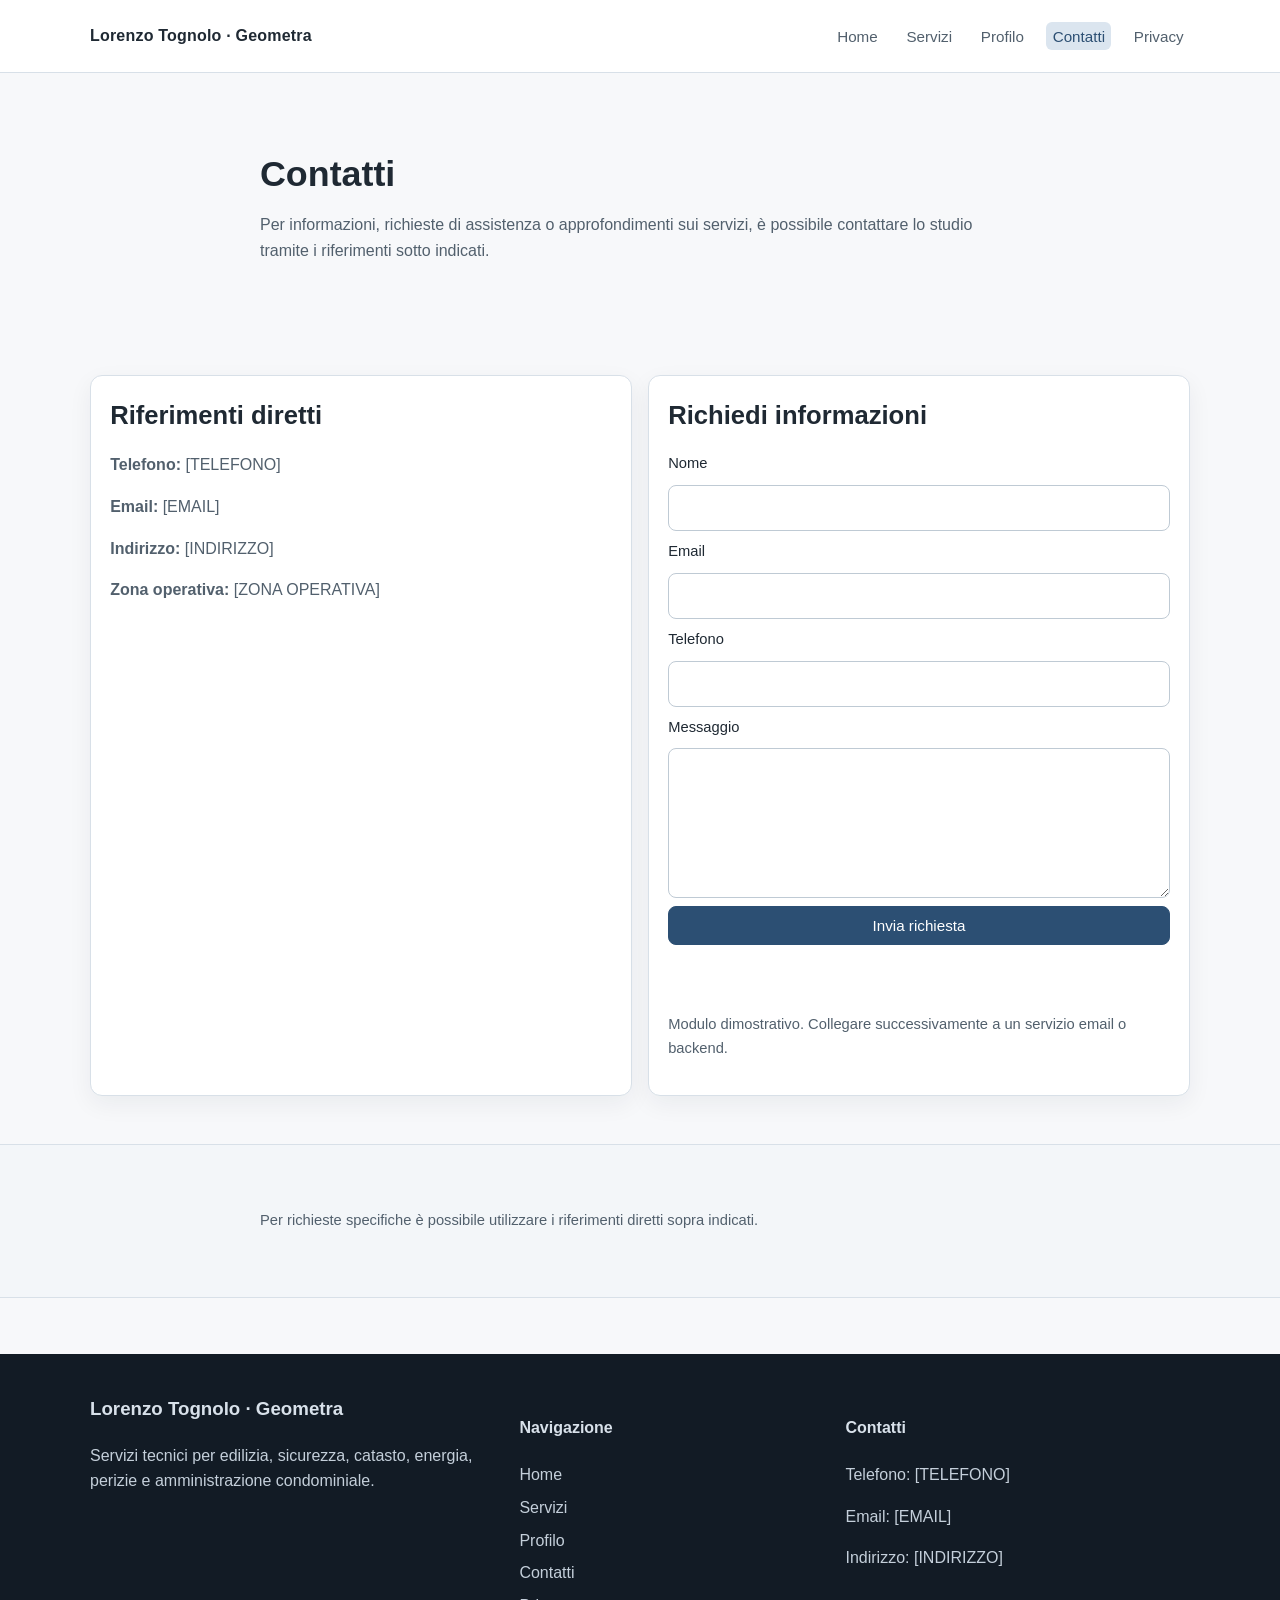
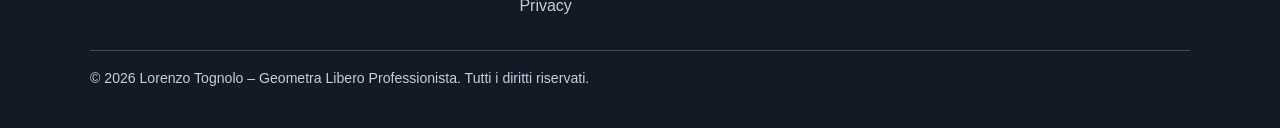
==== contatti.html @ 1d51ce65 "Initial website import" ====
<!DOCTYPE html>
<html lang="it">
<head>
  <meta charset="UTF-8">
  <meta name="viewport" content="width=device-width, initial-scale=1.0">
  <title>Contatti | Lorenzo Tognolo – Geometra</title>
  <meta name="description" content="Contatta lo studio tecnico di Lorenzo Tognolo per informazioni su pratiche edilizie, sicurezza, catasto, APE, perizie e gestione condominiale.">
  <link rel="stylesheet" href="style.css">
</head>
<body>
  <header class="site-header">
    <div class="container header-wrap">
      <a class="logo" href="index.html">Lorenzo Tognolo · Geometra</a>
      <button class="menu-toggle" aria-expanded="false" aria-controls="main-nav" aria-label="Apri menu">☰</button>
      <nav id="main-nav" class="site-nav" aria-label="Menu principale">
        <ul>
          <li><a href="index.html">Home</a></li>
          <li><a href="servizi.html">Servizi</a></li>
          <li><a href="profilo.html">Profilo</a></li>
          <li><a class="active" href="contatti.html">Contatti</a></li>
          <li><a href="privacy.html">Privacy</a></li>
        </ul>
      </nav>
    </div>
  </header>

  <main>
    <section class="page-hero">
      <div class="container narrow">
        <h1>Contatti</h1>
        <p>Per informazioni, richieste di assistenza o approfondimenti sui servizi, è possibile contattare lo studio tramite i riferimenti sotto indicati.</p>
      </div>
    </section>

    <section class="section">
      <div class="container contact-grid">
        <article class="card">
          <h2>Riferimenti diretti</h2>
          <p><strong>Telefono:</strong> [TELEFONO]</p>
          <p><strong>Email:</strong> [EMAIL]</p>
          <p><strong>Indirizzo:</strong> [INDIRIZZO]</p>
          <p><strong>Zona operativa:</strong> [ZONA OPERATIVA]</p>
        </article>

        <article class="card">
          <h2>Richiedi informazioni</h2>
          <form id="contact-form" class="contact-form" novalidate>
            <label for="nome">Nome</label>
            <input type="text" id="nome" name="nome" required>

            <label for="email">Email</label>
            <input type="email" id="email" name="email" required>

            <label for="telefono">Telefono</label>
            <input type="tel" id="telefono" name="telefono" required>

            <label for="messaggio">Messaggio</label>
            <textarea id="messaggio" name="messaggio" rows="5" required></textarea>

            <button type="submit" class="btn">Invia richiesta</button>
            <p id="form-feedback" class="form-feedback" aria-live="polite"></p>
          </form>
          <p class="note">Modulo dimostrativo. Collegare successivamente a un servizio email o backend.</p>
        </article>
      </div>
    </section>

    <section class="section cta-section">
      <div class="container narrow">
        <p class="cta-inline">Per richieste specifiche è possibile utilizzare i riferimenti diretti sopra indicati.</p>
      </div>
    </section>
  </main>

  <footer class="site-footer">
    <div class="container footer-grid">
      <div>
        <h3>Lorenzo Tognolo · Geometra</h3>
        <p>Servizi tecnici per edilizia, sicurezza, catasto, energia, perizie e amministrazione condominiale.</p>
      </div>
      <div>
        <h4>Navigazione</h4>
        <ul>
          <li><a href="index.html">Home</a></li>
          <li><a href="servizi.html">Servizi</a></li>
          <li><a href="profilo.html">Profilo</a></li>
          <li><a href="contatti.html">Contatti</a></li>
          <li><a href="privacy.html">Privacy</a></li>
        </ul>
      </div>
      <div>
        <h4>Contatti</h4>
        <p>Telefono: [TELEFONO]</p>
        <p>Email: [EMAIL]</p>
        <p>Indirizzo: [INDIRIZZO]</p>
      </div>
    </div>
    <div class="container footer-bottom">
      <p>© <span id="current-year"></span> Lorenzo Tognolo – Geometra Libero Professionista. Tutti i diritti riservati.</p>
    </div>
  </footer>

  <script src="script.js"></script>
</body>
</html>
---- style.css ----
:root {
  --bg: #f7f8fa;
  --surface: #ffffff;
  --surface-muted: #f0f3f6;
  --text: #1f2933;
  --text-soft: #52606d;
  --accent: #2c4f73;
  --accent-soft: #dbe5ef;
  --border: #d8e0e8;
  --shadow: 0 8px 24px rgba(20, 35, 50, 0.06);
}

* {
  box-sizing: border-box;
}

body {
  margin: 0;
  font-family: "Segoe UI", "Helvetica Neue", Arial, sans-serif;
  color: var(--text);
  background: var(--bg);
  line-height: 1.6;
}

img {
  max-width: 100%;
}

.container {
  width: min(1100px, 92%);
  margin: 0 auto;
}

.narrow {
  width: min(760px, 92%);
}

.site-header {
  position: sticky;
  top: 0;
  z-index: 20;
  background: rgba(255, 255, 255, 0.96);
  border-bottom: 1px solid var(--border);
  backdrop-filter: blur(8px);
}

.header-wrap {
  display: flex;
  align-items: center;
  justify-content: space-between;
  gap: 1rem;
  min-height: 72px;
}

.logo {
  text-decoration: none;
  color: var(--text);
  font-weight: 600;
  letter-spacing: 0.2px;
}

.site-nav ul {
  display: flex;
  align-items: center;
  gap: 1rem;
  list-style: none;
  margin: 0;
  padding: 0;
}

.site-nav a {
  text-decoration: none;
  color: var(--text-soft);
  font-size: 0.95rem;
  padding: 0.35rem 0.4rem;
  border-radius: 6px;
  transition: color 0.2s ease, background-color 0.2s ease;
}

.site-nav a:hover,
.site-nav a:focus-visible,
.site-nav a.active {
  color: var(--accent);
  background: var(--accent-soft);
}

.menu-toggle {
  display: none;
  border: 1px solid var(--border);
  background: #fff;
  color: var(--text);
  padding: 0.35rem 0.55rem;
  border-radius: 6px;
  font-size: 1.15rem;
  cursor: pointer;
}

main {
  padding-bottom: 3.5rem;
}

.hero,
.page-hero {
  padding: 5rem 0 3rem;
}

.hero h1,
.page-hero h1 {
  font-size: clamp(1.7rem, 2.8vw, 2.5rem);
  line-height: 1.2;
  margin: 0 0 1rem;
}

.hero-subtitle {
  font-size: 1.1rem;
  color: var(--text-soft);
  margin: 0 0 1rem;
}

.section {
  padding: 3rem 0;
}

.section-muted {
  background: var(--surface-muted);
}

h2 {
  font-size: clamp(1.3rem, 2vw, 1.75rem);
  margin-top: 0;
  margin-bottom: 1rem;
}

h3 {
  margin-top: 0;
}

p {
  margin: 0 0 1rem;
  color: var(--text-soft);
}

.actions {
  display: flex;
  flex-wrap: wrap;
  gap: 0.8rem;
  margin-top: 1.6rem;
}

.btn {
  display: inline-block;
  text-decoration: none;
  border: 1px solid var(--accent);
  background: var(--accent);
  color: #fff;
  padding: 0.62rem 1rem;
  border-radius: 8px;
  font-size: 0.95rem;
  font-weight: 500;
  transition: background-color 0.2s ease, color 0.2s ease, transform 0.2s ease;
  cursor: pointer;
}

.btn:hover,
.btn:focus-visible {
  background: #203d5a;
  transform: translateY(-1px);
}

.btn-outline {
  background: transparent;
  color: var(--accent);
}

.btn-outline:hover,
.btn-outline:focus-visible {
  background: var(--accent-soft);
  color: var(--accent);
}

.cards-grid {
  margin-top: 1.4rem;
  display: grid;
  grid-template-columns: repeat(3, minmax(0, 1fr));
  gap: 1rem;
}

.card,
.service-item {
  background: var(--surface);
  border: 1px solid var(--border);
  border-radius: 12px;
  padding: 1.2rem;
  box-shadow: var(--shadow);
}

.service-list {
  display: grid;
  gap: 1rem;
}

.service-item h2 {
  margin-bottom: 0.7rem;
}

.service-item ul {
  margin: 0 0 0.8rem;
  padding-left: 1.1rem;
  color: var(--text-soft);
}

.values-list {
  margin: 0;
  padding-left: 1.1rem;
}

.values-list li {
  margin-bottom: 0.4rem;
  color: var(--text-soft);
}

.contact-grid {
  display: grid;
  grid-template-columns: 1fr 1fr;
  gap: 1rem;
}

.contact-form {
  display: grid;
  gap: 0.55rem;
}

label {
  font-size: 0.92rem;
  color: var(--text);
  font-weight: 500;
}

input,
textarea {
  width: 100%;
  border: 1px solid #bfcad4;
  border-radius: 8px;
  padding: 0.6rem 0.7rem;
  font: inherit;
  color: var(--text);
  background: #fff;
}

input:focus,
textarea:focus {
  outline: 2px solid #9eb9d3;
  border-color: #8ea9c5;
}

.form-feedback {
  margin-top: 0.4rem;
  font-size: 0.9rem;
  min-height: 1.3rem;
}

.note,
.cta-inline {
  margin-top: 1rem;
  font-size: 0.92rem;
}

.cta-section {
  border-top: 1px solid var(--border);
  border-bottom: 1px solid var(--border);
  background: #f3f6f9;
}

.cta-wrap {
  display: flex;
  align-items: center;
  justify-content: space-between;
  gap: 1rem;
}

.privacy-content h2 {
  margin-top: 1.7rem;
}

.site-footer {
  background: #121b25;
  color: #d8e1ea;
  padding-top: 2.5rem;
}

.site-footer p,
.site-footer li,
.site-footer a {
  color: #c4cfda;
}

.footer-grid {
  display: grid;
  grid-template-columns: 1.2fr 0.9fr 1fr;
  gap: 1rem;
  padding-bottom: 1.5rem;
}

.footer-grid ul {
  list-style: none;
  padding: 0;
  margin: 0;
}

.footer-grid li {
  margin-bottom: 0.45rem;
}

.footer-grid a {
  text-decoration: none;
}

.footer-grid a:hover {
  text-decoration: underline;
}

.footer-bottom {
  border-top: 1px solid rgba(196, 207, 218, 0.25);
  padding: 1rem 0 1.4rem;
  font-size: 0.88rem;
}

@media (max-width: 900px) {
  .cards-grid {
    grid-template-columns: repeat(2, minmax(0, 1fr));
  }

  .footer-grid {
    grid-template-columns: 1fr 1fr;
  }
}

@media (max-width: 720px) {
  .menu-toggle {
    display: inline-block;
  }

  .site-nav {
    position: absolute;
    left: 0;
    right: 0;
    top: 72px;
    background: #fff;
    border-bottom: 1px solid var(--border);
    display: none;
  }

  .site-nav.open {
    display: block;
  }

  .site-nav ul {
    flex-direction: column;
    align-items: flex-start;
    gap: 0;
    padding: 0.7rem 4%;
  }

  .site-nav li {
    width: 100%;
  }

  .site-nav a {
    display: block;
    padding: 0.65rem 0.35rem;
  }

  .hero,
  .page-hero {
    padding-top: 3.7rem;
  }

  .cards-grid,
  .contact-grid,
  .footer-grid {
    grid-template-columns: 1fr;
  }

  .cta-wrap {
    flex-direction: column;
    align-items: flex-start;
  }
}
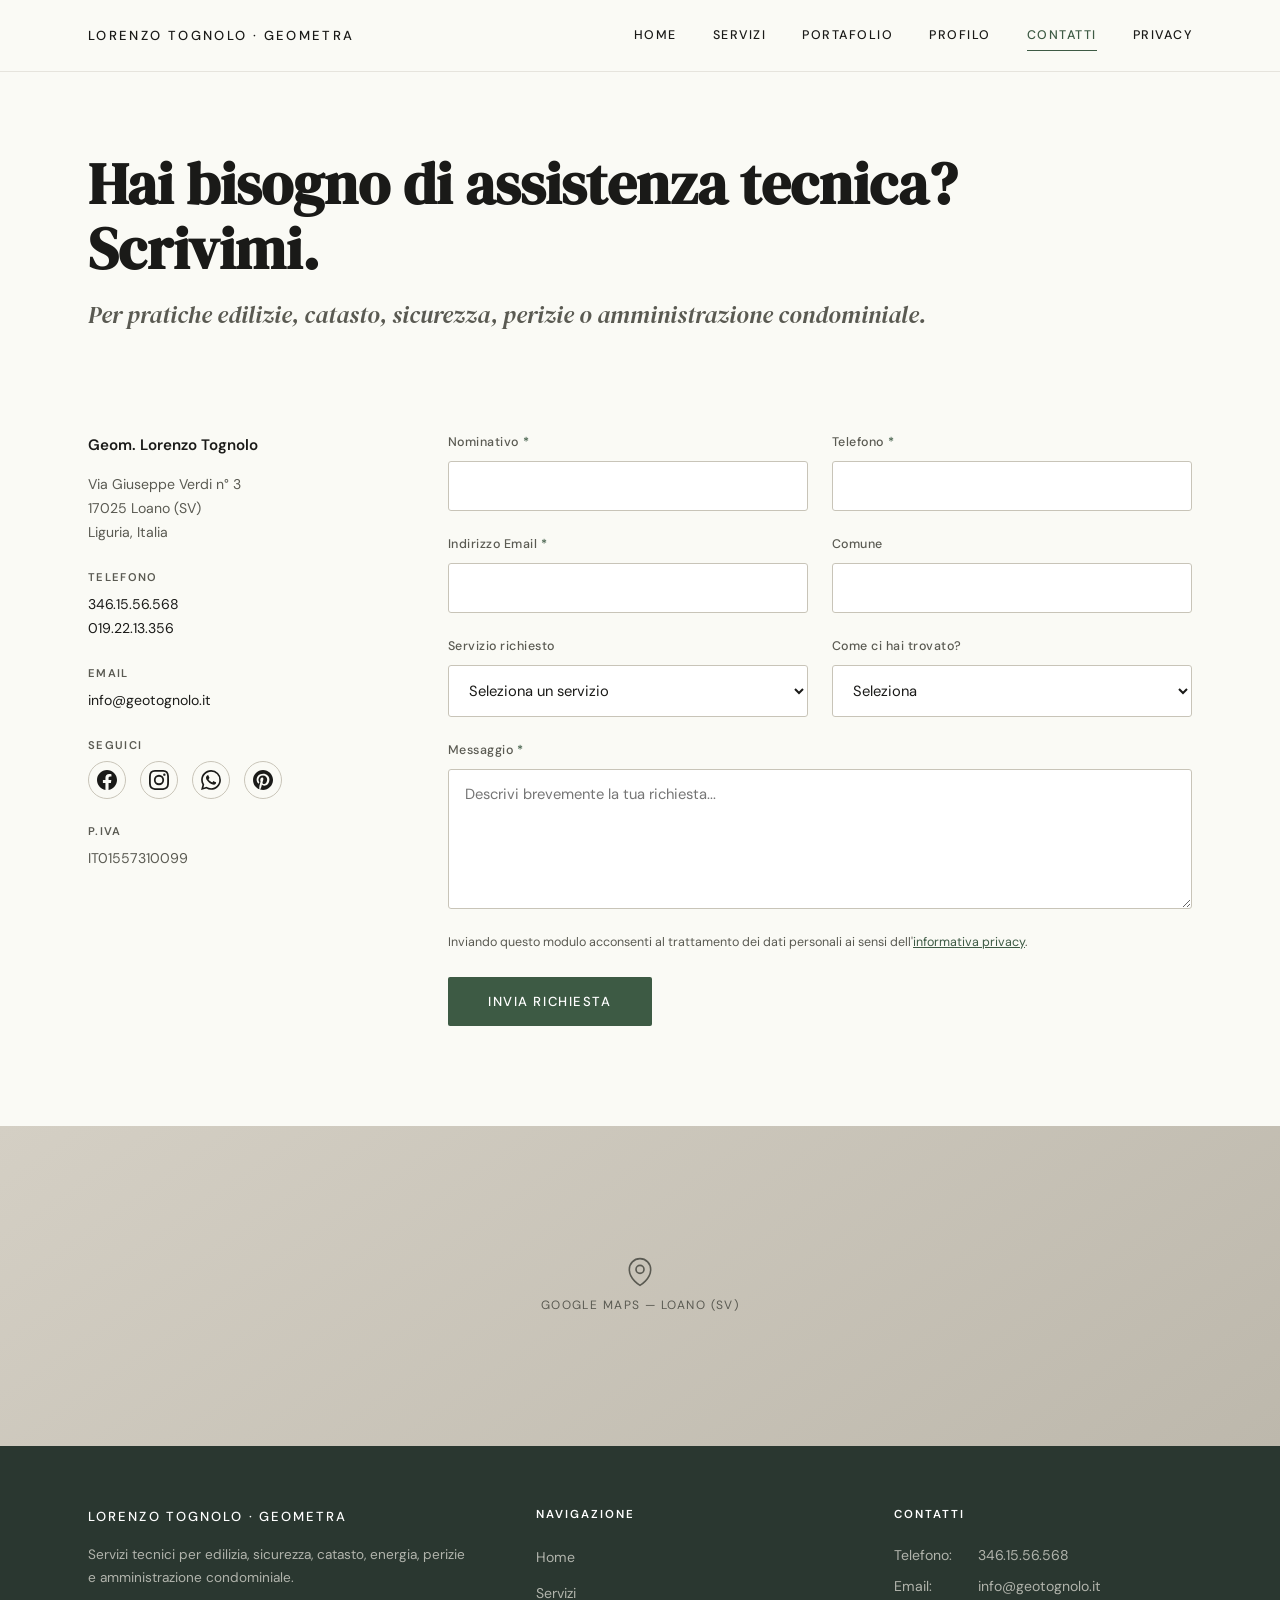
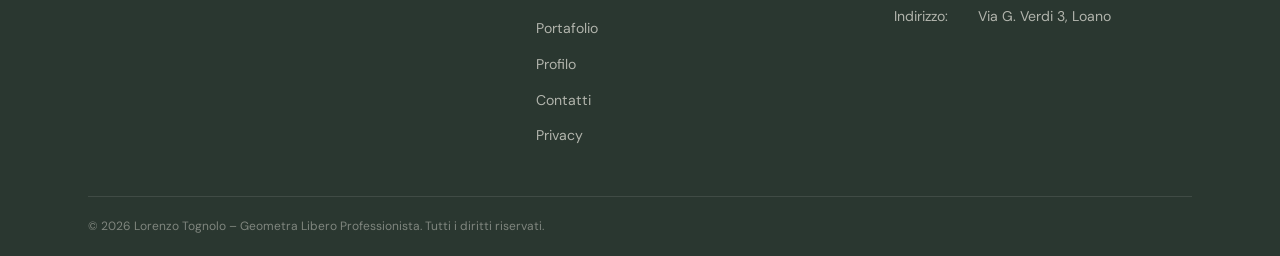
==== commit 13a4e973: "Pagina web geometra" ====
--- a/contatti.html
+++ b/contatti.html
@@ -1,105 +1,84 @@
 <!DOCTYPE html>
 <html lang="it">
 <head>
-  <meta charset="UTF-8">
-  <meta name="viewport" content="width=device-width, initial-scale=1.0">
-  <title>Contatti | Lorenzo Tognolo – Geometra</title>
-  <meta name="description" content="Contatta lo studio tecnico di Lorenzo Tognolo per informazioni su pratiche edilizie, sicurezza, catasto, APE, perizie e gestione condominiale.">
-  <link rel="stylesheet" href="style.css">
+<meta charset="UTF-8">
+<meta name="viewport" content="width=device-width, initial-scale=1.0">
+<title>Contatti – Lorenzo Tognolo, Geometra</title>
+<meta name="description" content="Contatta lo studio tecnico del Geometra Lorenzo Tognolo a Loano per pratiche edilizie, sicurezza, catasto, perizie e amministrazione condominiale.">
+<link rel="preconnect" href="https://fonts.googleapis.com">
+<link rel="preconnect" href="https://fonts.gstatic.com" crossorigin>
+<link href="https://fonts.googleapis.com/css2?family=DM+Serif+Display:ital@0;1&family=DM+Sans:ital,opsz,wght@0,9..40,300..700;1,9..40,300..700&display=swap" rel="stylesheet">
+<link rel="stylesheet" href="style.css">
+<style>
+.contact-section{padding:60px 0 100px}
+.contact-grid{display:grid;grid-template-columns:280px 1fr;gap:80px;align-items:start}
+.contact-info{opacity:0;animation:fadeUp .6s .4s forwards}
+.contact-info-name{font-weight:600;font-size:.95rem;margin-bottom:16px}
+.contact-info-block{margin-bottom:24px}
+.contact-info-block p{font-size:.88rem;color:var(--color-text-secondary);line-height:1.7}
+.contact-info-block a{color:var(--color-text);transition:color .2s}
+.contact-info-block a:hover{color:var(--color-accent)}
+.contact-label{font-size:.7rem;font-weight:600;letter-spacing:.12em;text-transform:uppercase;color:var(--color-text-secondary);margin-bottom:6px;display:block}
+.social-icons{display:flex;gap:14px;margin-top:4px}
+.social-icon{display:flex;align-items:center;justify-content:center;width:38px;height:38px;border-radius:50%;border:1.5px solid var(--color-border);color:var(--color-text-secondary);transition:color .3s,border-color .3s,background .3s}
+.social-icon:hover{color:var(--color-white);background:var(--color-accent);border-color:var(--color-accent)}
+.contact-form{opacity:0;animation:fadeUp .6s .5s forwards}
+.form-row{display:grid;grid-template-columns:1fr 1fr;gap:24px;margin-bottom:24px}
+.form-group{display:flex;flex-direction:column}
+.form-group.full{grid-column:1/-1}
+.form-group label{font-size:.78rem;font-weight:500;color:var(--color-text-secondary);margin-bottom:8px;letter-spacing:.04em}
+.form-group label .required{color:var(--color-accent)}
+.form-group input,.form-group textarea,.form-group select{font-family:var(--font-body);font-size:.92rem;padding:14px 16px;border:1px solid var(--color-border);border-radius:3px;background:var(--color-white);color:var(--color-text);transition:border-color .3s,box-shadow .3s;outline:none}
+.form-group input:focus,.form-group textarea:focus,.form-group select:focus{border-color:var(--color-accent);box-shadow:0 0 0 3px rgba(61,90,68,.08)}
+.form-group textarea{min-height:140px;resize:vertical}
+.form-privacy{font-size:.78rem;color:var(--color-text-secondary);line-height:1.6;margin-bottom:24px}
+.form-privacy a{color:var(--color-accent);text-decoration:underline}
+.map-placeholder{width:100%;height:320px;background:linear-gradient(145deg,#D4CFC4,#BDB8AC);display:flex;align-items:center;justify-content:center;flex-direction:column;gap:8px;color:var(--color-text-secondary);font-size:.75rem;letter-spacing:.12em;text-transform:uppercase}
+@media(max-width:960px){.contact-grid{grid-template-columns:1fr;gap:48px}}
+@media(max-width:600px){.form-row{grid-template-columns:1fr}}
+</style>
 </head>
 <body>
-  <header class="site-header">
-    <div class="container header-wrap">
-      <a class="logo" href="index.html">Lorenzo Tognolo · Geometra</a>
-      <button class="menu-toggle" aria-expanded="false" aria-controls="main-nav" aria-label="Apri menu">☰</button>
-      <nav id="main-nav" class="site-nav" aria-label="Menu principale">
-        <ul>
-          <li><a href="index.html">Home</a></li>
-          <li><a href="servizi.html">Servizi</a></li>
-          <li><a href="profilo.html">Profilo</a></li>
-          <li><a class="active" href="contatti.html">Contatti</a></li>
-          <li><a href="privacy.html">Privacy</a></li>
-        </ul>
-      </nav>
-    </div>
-  </header>
 
-  <main>
-    <section class="page-hero">
-      <div class="container narrow">
-        <h1>Contatti</h1>
-        <p>Per informazioni, richieste di assistenza o approfondimenti sui servizi, è possibile contattare lo studio tramite i riferimenti sotto indicati.</p>
-      </div>
-    </section>
+<header class="site-header" id="header"><div class="header-inner"><a href="index.html" class="site-logo">Lorenzo Tognolo · Geometra</a><nav class="nav-desktop"><a href="index.html">Home</a><a href="servizi.html">Servizi</a><a href="portafolio.html">Portafolio</a><a href="profilo.html">Profilo</a><a href="contatti.html" class="active">Contatti</a><a href="privacy.html">Privacy</a></nav><button class="nav-toggle" id="navToggle" aria-label="Menu"><span></span><span></span><span></span></button></div></header>
+<nav class="nav-mobile" id="navMobile"><a href="index.html">Home</a><a href="servizi.html">Servizi</a><a href="portafolio.html">Portafolio</a><a href="profilo.html">Profilo</a><a href="contatti.html">Contatti</a><a href="privacy.html">Privacy</a></nav>
 
-    <section class="section">
-      <div class="container contact-grid">
-        <article class="card">
-          <h2>Riferimenti diretti</h2>
-          <p><strong>Telefono:</strong> [TELEFONO]</p>
-          <p><strong>Email:</strong> [EMAIL]</p>
-          <p><strong>Indirizzo:</strong> [INDIRIZZO]</p>
-          <p><strong>Zona operativa:</strong> [ZONA OPERATIVA]</p>
-        </article>
+<section class="page-hero"><div class="container">
+  <h1 class="page-hero-title">Hai bisogno di assistenza tecnica? Scrivimi.</h1>
+  <p class="page-hero-subtitle">Per pratiche edilizie, catasto, sicurezza, perizie o amministrazione condominiale.</p>
+</div></section>
 
-        <article class="card">
-          <h2>Richiedi informazioni</h2>
-          <form id="contact-form" class="contact-form" novalidate>
-            <label for="nome">Nome</label>
-            <input type="text" id="nome" name="nome" required>
-
-            <label for="email">Email</label>
-            <input type="email" id="email" name="email" required>
-
-            <label for="telefono">Telefono</label>
-            <input type="tel" id="telefono" name="telefono" required>
-
-            <label for="messaggio">Messaggio</label>
-            <textarea id="messaggio" name="messaggio" rows="5" required></textarea>
-
-            <button type="submit" class="btn">Invia richiesta</button>
-            <p id="form-feedback" class="form-feedback" aria-live="polite"></p>
-          </form>
-          <p class="note">Modulo dimostrativo. Collegare successivamente a un servizio email o backend.</p>
-        </article>
-      </div>
-    </section>
-
-    <section class="section cta-section">
-      <div class="container narrow">
-        <p class="cta-inline">Per richieste specifiche è possibile utilizzare i riferimenti diretti sopra indicati.</p>
-      </div>
-    </section>
-  </main>
-
-  <footer class="site-footer">
-    <div class="container footer-grid">
-      <div>
-        <h3>Lorenzo Tognolo · Geometra</h3>
-        <p>Servizi tecnici per edilizia, sicurezza, catasto, energia, perizie e amministrazione condominiale.</p>
-      </div>
-      <div>
-        <h4>Navigazione</h4>
-        <ul>
-          <li><a href="index.html">Home</a></li>
-          <li><a href="servizi.html">Servizi</a></li>
-          <li><a href="profilo.html">Profilo</a></li>
-          <li><a href="contatti.html">Contatti</a></li>
-          <li><a href="privacy.html">Privacy</a></li>
-        </ul>
-      </div>
-      <div>
-        <h4>Contatti</h4>
-        <p>Telefono: [TELEFONO]</p>
-        <p>Email: [EMAIL]</p>
-        <p>Indirizzo: [INDIRIZZO]</p>
+<section class="contact-section"><div class="container"><div class="contact-grid">
+  <div class="contact-info">
+    <p class="contact-info-name">Geom. Lorenzo Tognolo</p>
+    <div class="contact-info-block"><p>Via Giuseppe Verdi n° 3<br>17025 Loano (SV)<br>Liguria, Italia</p></div>
+    <div class="contact-info-block"><span class="contact-label">Telefono</span><p><a href="tel:+393461556568">346.15.56.568</a></p><p><a href="tel:+390192213356">019.22.13.356</a></p></div>
+    <div class="contact-info-block"><span class="contact-label">Email</span><p><a href="mailto:info@geotognolo.it">info@geotognolo.it</a></p></div>
+    <div class="contact-info-block">
+      <span class="contact-label">Seguici</span>
+      <div class="social-icons">
+        <a href="#" class="social-icon" title="Facebook" aria-label="Facebook"><svg width="20" height="20" viewBox="0 0 24 24" fill="currentColor"><path d="M24 12.073c0-6.627-5.373-12-12-12s-12 5.373-12 12c0 5.99 4.388 10.954 10.125 11.854v-8.385H7.078v-3.47h3.047V9.43c0-3.007 1.792-4.669 4.533-4.669 1.312 0 2.686.235 2.686.235v2.953H15.83c-1.491 0-1.956.925-1.956 1.874v2.25h3.328l-.532 3.47h-2.796v8.385C19.612 23.027 24 18.062 24 12.073z"/></svg></a>
+        <a href="#" class="social-icon" title="Instagram" aria-label="Instagram"><svg width="20" height="20" viewBox="0 0 24 24" fill="currentColor"><path d="M12 2.163c3.204 0 3.584.012 4.85.07 3.252.148 4.771 1.691 4.919 4.919.058 1.265.069 1.645.069 4.849 0 3.205-.012 3.584-.069 4.849-.149 3.225-1.664 4.771-4.919 4.919-1.266.058-1.644.07-4.85.07-3.204 0-3.584-.012-4.849-.07-3.26-.149-4.771-1.699-4.919-4.92-.058-1.265-.07-1.644-.07-4.849 0-3.204.013-3.583.07-4.849.149-3.227 1.664-4.771 4.919-4.919 1.266-.057 1.645-.069 4.849-.069zM12 0C8.741 0 8.333.014 7.053.072 2.695.272.273 2.69.073 7.052.014 8.333 0 8.741 0 12c0 3.259.014 3.668.072 4.948.2 4.358 2.618 6.78 6.98 6.98C8.333 23.986 8.741 24 12 24c3.259 0 3.668-.014 4.948-.072 4.354-.2 6.782-2.618 6.979-6.98.059-1.28.073-1.689.073-4.948 0-3.259-.014-3.667-.072-4.947-.196-4.354-2.617-6.78-6.979-6.98C15.668.014 15.259 0 12 0zm0 5.838a6.162 6.162 0 100 12.324 6.162 6.162 0 000-12.324zM12 16a4 4 0 110-8 4 4 0 010 8zm6.406-11.845a1.44 1.44 0 100 2.881 1.44 1.44 0 000-2.881z"/></svg></a>
+        <a href="#" class="social-icon" title="WhatsApp" aria-label="WhatsApp"><svg width="20" height="20" viewBox="0 0 24 24" fill="currentColor"><path d="M17.472 14.382c-.297-.149-1.758-.867-2.03-.967-.273-.099-.471-.148-.67.15-.197.297-.767.966-.94 1.164-.173.199-.347.223-.644.075-.297-.15-1.255-.463-2.39-1.475-.883-.788-1.48-1.761-1.653-2.059-.173-.297-.018-.458.13-.606.134-.133.298-.347.446-.52.149-.174.198-.298.298-.497.099-.198.05-.371-.025-.52-.075-.149-.669-1.612-.916-2.207-.242-.579-.487-.5-.669-.51-.173-.008-.371-.01-.57-.01-.198 0-.52.074-.792.372-.272.297-1.04 1.016-1.04 2.479 0 1.462 1.065 2.875 1.213 3.074.149.198 2.096 3.2 5.077 4.487.709.306 1.262.489 1.694.625.712.227 1.36.195 1.871.118.571-.085 1.758-.719 2.006-1.413.248-.694.248-1.289.173-1.413-.074-.124-.272-.198-.57-.347m-5.421 7.403h-.004a9.87 9.87 0 01-5.031-1.378l-.361-.214-3.741.982.998-3.648-.235-.374a9.86 9.86 0 01-1.51-5.26c.001-5.45 4.436-9.884 9.888-9.884 2.64 0 5.122 1.03 6.988 2.898a9.825 9.825 0 012.893 6.994c-.003 5.45-4.437 9.884-9.885 9.884m8.413-18.297A11.815 11.815 0 0012.05 0C5.495 0 .16 5.335.157 11.892c0 2.096.547 4.142 1.588 5.945L.057 24l6.305-1.654a11.882 11.882 0 005.683 1.448h.005c6.554 0 11.89-5.335 11.893-11.893a11.821 11.821 0 00-3.48-8.413z"/></svg></a>
+        <a href="#" class="social-icon" title="Pinterest" aria-label="Pinterest"><svg width="20" height="20" viewBox="0 0 24 24" fill="currentColor"><path d="M12.017 0C5.396 0 .029 5.367.029 11.987c0 5.079 3.158 9.417 7.618 11.162-.105-.949-.199-2.403.041-3.439.219-.937 1.406-5.957 1.406-5.957s-.359-.72-.359-1.781c0-1.668.967-2.914 2.171-2.914 1.023 0 1.518.769 1.518 1.69 0 1.029-.655 2.568-.994 3.995-.283 1.194.599 2.169 1.777 2.169 2.133 0 3.772-2.249 3.772-5.495 0-2.873-2.064-4.882-5.012-4.882-3.414 0-5.418 2.561-5.418 5.207 0 1.031.397 2.138.893 2.738a.36.36 0 01.083.345l-.333 1.36c-.053.22-.174.267-.402.161-1.499-.698-2.436-2.889-2.436-4.649 0-3.785 2.75-7.262 7.929-7.262 4.163 0 7.398 2.967 7.398 6.931 0 4.136-2.607 7.464-6.227 7.464-1.216 0-2.359-.631-2.75-1.378l-.748 2.853c-.271 1.043-1.002 2.35-1.492 3.146C9.57 23.812 10.763 24 12.017 24c6.624 0 11.99-5.367 11.99-11.988C24.007 5.367 18.641 0 12.017 0z"/></svg></a>
       </div>
     </div>
-    <div class="container footer-bottom">
-      <p>© <span id="current-year"></span> Lorenzo Tognolo – Geometra Libero Professionista. Tutti i diritti riservati.</p>
-    </div>
-  </footer>
+    <div class="contact-info-block"><span class="contact-label">P.IVA</span><p>IT01557310099</p></div>
+  </div>
+  <form class="contact-form" action="#" method="post">
+    <div class="form-row"><div class="form-group"><label>Nominativo <span class="required">*</span></label><input type="text" name="nome" required></div><div class="form-group"><label>Telefono <span class="required">*</span></label><input type="tel" name="telefono" required></div></div>
+    <div class="form-row"><div class="form-group"><label>Indirizzo Email <span class="required">*</span></label><input type="email" name="email" required></div><div class="form-group"><label>Comune</label><input type="text" name="comune"></div></div>
+    <div class="form-row"><div class="form-group"><label>Servizio richiesto</label><select name="servizio"><option value="">Seleziona un servizio</option><option value="edilizia">Progettazione & Edilizia</option><option value="sicurezza">Sicurezza Cantieri</option><option value="catasto">Catasto & Pratiche Tecniche</option><option value="energetica">Certificazione Energetica</option><option value="perizie">Perizie & Valutazioni</option><option value="condominiale">Amministrazione Condominiale</option><option value="altro">Altro</option></select></div><div class="form-group"><label>Come ci hai trovato?</label><select name="fonte"><option value="">Seleziona</option><option value="web">Ricerca web</option><option value="passaparola">Passaparola</option><option value="social">Social media</option><option value="altro">Altro</option></select></div></div>
+    <div class="form-row"><div class="form-group full"><label>Messaggio <span class="required">*</span></label><textarea name="messaggio" required placeholder="Descrivi brevemente la tua richiesta..."></textarea></div></div>
+    <p class="form-privacy">Inviando questo modulo acconsenti al trattamento dei dati personali ai sensi dell'<a href="privacy.html">informativa privacy</a>.</p>
+    <button type="submit" class="btn-submit">Invia richiesta</button>
+  </form>
+</div></div></section>
 
-  <script src="script.js"></script>
+<section class="map-section"><div class="map-placeholder"><svg width="32" height="32" viewBox="0 0 24 24" fill="none" stroke="currentColor" stroke-width="1.2"><path d="M12 22s-8-4.5-8-11.8A8 8 0 0 1 12 2a8 8 0 0 1 8 8.2c0 7.3-8 11.8-8 11.8z"/><circle cx="12" cy="10" r="3"/></svg>Google Maps — Loano (SV)</div></section>
+
+<footer class="site-footer"><div class="container"><div class="footer-grid"><div><p class="footer-brand">Lorenzo Tognolo · Geometra</p><p class="footer-desc">Servizi tecnici per edilizia, sicurezza, catasto, energia, perizie e amministrazione condominiale.</p></div><div><p class="footer-heading">Navigazione</p><ul class="footer-links"><li><a href="index.html">Home</a></li><li><a href="servizi.html">Servizi</a></li><li><a href="portafolio.html">Portafolio</a></li><li><a href="profilo.html">Profilo</a></li><li><a href="contatti.html">Contatti</a></li><li><a href="privacy.html">Privacy</a></li></ul></div><div><p class="footer-heading">Contatti</p><p class="footer-contact-item"><span class="footer-contact-label">Telefono:</span> 346.15.56.568</p><p class="footer-contact-item"><span class="footer-contact-label">Email:</span> info@geotognolo.it</p><p class="footer-contact-item"><span class="footer-contact-label">Indirizzo:</span> Via G. Verdi 3, Loano</p></div></div><div class="footer-bottom"><p>&copy; 2026 Lorenzo Tognolo – Geometra Libero Professionista. Tutti i diritti riservati.</p></div></div></footer>
+
+<script src="script.js"></script>
 </body>
 </html>
--- a/style.css
+++ b/style.css
@@ -1,388 +1,456 @@
+/* ══════════════════════════════════════════
+   STUDIO GEOTOGNOLO — style.css
+   Shared styles for all pages
+   ══════════════════════════════════════════ */
+
+/* ── Reset & Variables ── */
+*, *::before, *::after { margin: 0; padding: 0; box-sizing: border-box; }
+
 :root {
-  --bg: #f7f8fa;
-  --surface: #ffffff;
-  --surface-muted: #f0f3f6;
-  --text: #1f2933;
-  --text-soft: #52606d;
-  --accent: #2c4f73;
-  --accent-soft: #dbe5ef;
-  --border: #d8e0e8;
-  --shadow: 0 8px 24px rgba(20, 35, 50, 0.06);
-}
-
-* {
-  box-sizing: border-box;
-}
+  --color-bg: #FAFAF5;
+  --color-bg-warm: #F0EDE6;
+  --color-text: #1A1A18;
+  --color-text-secondary: #5A5A52;
+  --color-accent: #3D5A44;
+  --color-accent-light: #4A6B52;
+  --color-border: #C8C4B8;
+  --color-card-border: #8FA38A;
+  --color-footer-bg: #2A3730;
+  --color-footer-text: #D4D4CC;
+  --color-white: #FFFFFF;
+  --font-display: 'DM Serif Display', Georgia, serif;
+  --font-body: 'DM Sans', system-ui, sans-serif;
+  --max-width: 1200px;
+  --header-height: 72px;
+}
+
+html { scroll-behavior: smooth; font-size: 16px; }
 
 body {
-  margin: 0;
-  font-family: "Segoe UI", "Helvetica Neue", Arial, sans-serif;
-  color: var(--text);
-  background: var(--bg);
+  font-family: var(--font-body);
+  background: var(--color-bg);
+  color: var(--color-text);
   line-height: 1.6;
-}
-
-img {
-  max-width: 100%;
-}
+  -webkit-font-smoothing: antialiased;
+  overflow-x: hidden;
+}
+
+a { color: inherit; text-decoration: none; }
+img { display: block; max-width: 100%; }
+button { cursor: pointer; font-family: inherit; }
 
 .container {
-  width: min(1100px, 92%);
+  max-width: var(--max-width);
   margin: 0 auto;
-}
-
-.narrow {
-  width: min(760px, 92%);
-}
-
+  padding: 0 clamp(20px, 4vw, 48px);
+}
+
+/* ── Header ── */
 .site-header {
-  position: sticky;
-  top: 0;
-  z-index: 20;
-  background: rgba(255, 255, 255, 0.96);
-  border-bottom: 1px solid var(--border);
-  backdrop-filter: blur(8px);
-}
-
-.header-wrap {
+  position: fixed;
+  top: 0; left: 0; right: 0;
+  height: var(--header-height);
+  background: rgba(250, 250, 245, 0.92);
+  backdrop-filter: blur(12px);
+  -webkit-backdrop-filter: blur(12px);
+  border-bottom: 1px solid rgba(200, 196, 184, 0.4);
+  z-index: 100;
+  transition: box-shadow 0.3s ease;
+}
+
+.site-header.scrolled {
+  box-shadow: 0 1px 20px rgba(0,0,0,0.06);
+}
+
+.header-inner {
+  max-width: var(--max-width);
+  margin: 0 auto;
+  padding: 0 clamp(20px, 4vw, 48px);
+  height: 100%;
   display: flex;
   align-items: center;
   justify-content: space-between;
-  gap: 1rem;
-  min-height: 72px;
-}
-
-.logo {
-  text-decoration: none;
-  color: var(--text);
-  font-weight: 600;
-  letter-spacing: 0.2px;
-}
-
-.site-nav ul {
+}
+
+.site-logo {
+  font-family: var(--font-body);
+  font-weight: 500;
+  font-size: 0.82rem;
+  letter-spacing: 0.18em;
+  text-transform: uppercase;
+  color: var(--color-text);
+  white-space: nowrap;
+}
+
+.nav-desktop {
   display: flex;
-  align-items: center;
-  gap: 1rem;
-  list-style: none;
-  margin: 0;
-  padding: 0;
-}
-
-.site-nav a {
-  text-decoration: none;
-  color: var(--text-soft);
-  font-size: 0.95rem;
-  padding: 0.35rem 0.4rem;
-  border-radius: 6px;
-  transition: color 0.2s ease, background-color 0.2s ease;
-}
-
-.site-nav a:hover,
-.site-nav a:focus-visible,
-.site-nav a.active {
-  color: var(--accent);
-  background: var(--accent-soft);
-}
-
-.menu-toggle {
+  gap: 36px;
+  align-items: center;
+}
+
+.nav-desktop a {
+  font-size: 0.78rem;
+  font-weight: 500;
+  letter-spacing: 0.12em;
+  text-transform: uppercase;
+  color: var(--color-text);
+  position: relative;
+  padding: 4px 0;
+  transition: color 0.25s;
+}
+
+.nav-desktop a::after {
+  content: '';
+  position: absolute;
+  bottom: -2px;
+  left: 0;
+  width: 0;
+  height: 1.5px;
+  background: var(--color-accent);
+  transition: width 0.3s cubic-bezier(0.25, 0.46, 0.45, 0.94);
+}
+
+.nav-desktop a:hover::after,
+.nav-desktop a.active::after {
+  width: 100%;
+}
+
+.nav-desktop a.active {
+  color: var(--color-accent);
+}
+
+/* Mobile nav */
+.nav-toggle {
   display: none;
-  border: 1px solid var(--border);
-  background: #fff;
-  color: var(--text);
-  padding: 0.35rem 0.55rem;
-  border-radius: 6px;
-  font-size: 1.15rem;
-  cursor: pointer;
-}
-
-main {
-  padding-bottom: 3.5rem;
-}
-
-.hero,
+  background: none;
+  border: none;
+  width: 32px;
+  height: 32px;
+  position: relative;
+  z-index: 110;
+}
+
+.nav-toggle span {
+  display: block;
+  width: 22px;
+  height: 2px;
+  background: var(--color-text);
+  margin: 0 auto;
+  transition: all 0.3s;
+}
+
+.nav-toggle span:nth-child(1) { transform: translateY(-4px); }
+.nav-toggle span:nth-child(3) { transform: translateY(4px); }
+
+.nav-toggle.open span:nth-child(1) { transform: rotate(45deg) translateY(0); }
+.nav-toggle.open span:nth-child(2) { opacity: 0; }
+.nav-toggle.open span:nth-child(3) { transform: rotate(-45deg) translateY(0); }
+
+.nav-mobile {
+  display: none;
+  position: fixed;
+  top: 0; left: 0; right: 0; bottom: 0;
+  background: var(--color-bg);
+  z-index: 105;
+  flex-direction: column;
+  align-items: center;
+  justify-content: center;
+  gap: 28px;
+}
+
+.nav-mobile.open { display: flex; }
+
+.nav-mobile a {
+  font-family: var(--font-display);
+  font-size: 1.6rem;
+  color: var(--color-text);
+  transition: color 0.2s;
+}
+
+.nav-mobile a:hover { color: var(--color-accent); }
+
+/* ── Page Hero (shared across servizi, portafolio, privacy) ── */
 .page-hero {
-  padding: 5rem 0 3rem;
-}
-
-.hero h1,
-.page-hero h1 {
-  font-size: clamp(1.7rem, 2.8vw, 2.5rem);
+  padding-top: calc(var(--header-height) + 80px);
+  padding-bottom: 40px;
+}
+
+.page-hero-label {
+  font-size: 0.72rem;
+  letter-spacing: 0.2em;
+  text-transform: uppercase;
+  color: var(--color-text-secondary);
+  margin-bottom: 16px;
+  font-weight: 500;
+  opacity: 0;
+  animation: fadeUp 0.6s 0.15s forwards;
+}
+
+.page-hero-title {
+  font-family: var(--font-display);
+  font-size: clamp(2.2rem, 4.5vw, 3.6rem);
+  line-height: 1.12;
+  margin-bottom: 16px;
+  opacity: 0;
+  animation: fadeUp 0.6s 0.3s forwards;
+}
+
+.page-hero-desc {
+  font-size: 1rem;
+  color: var(--color-text-secondary);
+  line-height: 1.7;
+  max-width: 640px;
+  opacity: 0;
+  animation: fadeUp 0.6s 0.45s forwards;
+}
+
+.page-hero-subtitle {
+  font-family: var(--font-display);
+  font-size: clamp(1.1rem, 2vw, 1.5rem);
+  font-style: italic;
+  color: var(--color-text-secondary);
+  line-height: 1.5;
+  opacity: 0;
+  animation: fadeUp 0.6s 0.35s forwards;
+}
+
+/* ── Buttons ── */
+.btn-primary {
+  display: inline-flex;
+  align-items: center;
+  gap: 8px;
+  padding: 14px 32px;
+  background: var(--color-accent);
+  color: var(--color-white);
+  font-size: 0.82rem;
+  font-weight: 500;
+  letter-spacing: 0.1em;
+  text-transform: uppercase;
+  border: none;
+  border-radius: 2px;
+  transition: background 0.3s, transform 0.2s;
+}
+
+.btn-primary:hover {
+  background: var(--color-accent-light);
+  transform: translateY(-1px);
+}
+
+.btn-secondary {
+  display: inline-flex;
+  align-items: center;
+  gap: 8px;
+  padding: 14px 32px;
+  background: transparent;
+  color: var(--color-text);
+  font-size: 0.82rem;
+  font-weight: 500;
+  letter-spacing: 0.1em;
+  text-transform: uppercase;
+  border: 1.5px solid var(--color-border);
+  border-radius: 2px;
+  transition: border-color 0.3s, transform 0.2s;
+}
+
+.btn-secondary:hover {
+  border-color: var(--color-accent);
+  transform: translateY(-1px);
+}
+
+.btn-cta {
+  display: inline-flex;
+  align-items: center;
+  gap: 8px;
+  padding: 16px 36px;
+  background: var(--color-accent);
+  color: var(--color-white);
+  font-size: 0.78rem;
+  font-weight: 500;
+  letter-spacing: 0.14em;
+  text-transform: uppercase;
+  border: none;
+  border-radius: 50px;
+  transition: background 0.3s, transform 0.2s;
+  white-space: nowrap;
+}
+
+.btn-cta:hover {
+  background: var(--color-accent-light);
+  transform: translateY(-1px);
+}
+
+.btn-submit {
+  display: inline-flex;
+  align-items: center;
+  gap: 8px;
+  padding: 16px 40px;
+  background: var(--color-accent);
+  color: var(--color-white);
+  font-size: 0.82rem;
+  font-weight: 500;
+  letter-spacing: 0.12em;
+  text-transform: uppercase;
+  border: none;
+  border-radius: 2px;
+  transition: background 0.3s, transform 0.2s;
+}
+
+.btn-submit:hover {
+  background: var(--color-accent-light);
+  transform: translateY(-1px);
+}
+
+/* ── CTA Band ── */
+.cta-band {
+  background: var(--color-bg-warm);
+  padding: 64px 0;
+}
+
+.cta-band-inner {
+  display: flex;
+  align-items: center;
+  justify-content: space-between;
+  gap: 40px;
+  flex-wrap: wrap;
+}
+
+.cta-band-title {
+  font-family: var(--font-display);
+  font-size: clamp(1.6rem, 2.8vw, 2.2rem);
   line-height: 1.2;
-  margin: 0 0 1rem;
-}
-
-.hero-subtitle {
-  font-size: 1.1rem;
-  color: var(--text-soft);
-  margin: 0 0 1rem;
-}
-
-.section {
-  padding: 3rem 0;
-}
-
-.section-muted {
-  background: var(--surface-muted);
-}
-
-h2 {
-  font-size: clamp(1.3rem, 2vw, 1.75rem);
-  margin-top: 0;
-  margin-bottom: 1rem;
-}
-
-h3 {
-  margin-top: 0;
-}
-
-p {
-  margin: 0 0 1rem;
-  color: var(--text-soft);
-}
-
-.actions {
-  display: flex;
-  flex-wrap: wrap;
-  gap: 0.8rem;
-  margin-top: 1.6rem;
-}
-
-.btn {
-  display: inline-block;
-  text-decoration: none;
-  border: 1px solid var(--accent);
-  background: var(--accent);
-  color: #fff;
-  padding: 0.62rem 1rem;
-  border-radius: 8px;
-  font-size: 0.95rem;
-  font-weight: 500;
-  transition: background-color 0.2s ease, color 0.2s ease, transform 0.2s ease;
-  cursor: pointer;
-}
-
-.btn:hover,
-.btn:focus-visible {
-  background: #203d5a;
-  transform: translateY(-1px);
-}
-
-.btn-outline {
-  background: transparent;
-  color: var(--accent);
-}
-
-.btn-outline:hover,
-.btn-outline:focus-visible {
-  background: var(--accent-soft);
-  color: var(--accent);
-}
-
-.cards-grid {
-  margin-top: 1.4rem;
-  display: grid;
-  grid-template-columns: repeat(3, minmax(0, 1fr));
-  gap: 1rem;
-}
-
-.card,
-.service-item {
-  background: var(--surface);
-  border: 1px solid var(--border);
-  border-radius: 12px;
-  padding: 1.2rem;
-  box-shadow: var(--shadow);
-}
-
-.service-list {
-  display: grid;
-  gap: 1rem;
-}
-
-.service-item h2 {
-  margin-bottom: 0.7rem;
-}
-
-.service-item ul {
-  margin: 0 0 0.8rem;
-  padding-left: 1.1rem;
-  color: var(--text-soft);
-}
-
-.values-list {
-  margin: 0;
-  padding-left: 1.1rem;
-}
-
-.values-list li {
-  margin-bottom: 0.4rem;
-  color: var(--text-soft);
-}
-
-.contact-grid {
-  display: grid;
-  grid-template-columns: 1fr 1fr;
-  gap: 1rem;
-}
-
-.contact-form {
-  display: grid;
-  gap: 0.55rem;
-}
-
-label {
-  font-size: 0.92rem;
-  color: var(--text);
-  font-weight: 500;
-}
-
-input,
-textarea {
-  width: 100%;
-  border: 1px solid #bfcad4;
-  border-radius: 8px;
-  padding: 0.6rem 0.7rem;
-  font: inherit;
-  color: var(--text);
-  background: #fff;
-}
-
-input:focus,
-textarea:focus {
-  outline: 2px solid #9eb9d3;
-  border-color: #8ea9c5;
-}
-
-.form-feedback {
-  margin-top: 0.4rem;
+  max-width: 600px;
+}
+
+.cta-band-subtitle {
   font-size: 0.9rem;
-  min-height: 1.3rem;
-}
-
-.note,
-.cta-inline {
-  margin-top: 1rem;
-  font-size: 0.92rem;
-}
-
-.cta-section {
-  border-top: 1px solid var(--border);
-  border-bottom: 1px solid var(--border);
-  background: #f3f6f9;
-}
-
-.cta-wrap {
-  display: flex;
-  align-items: center;
-  justify-content: space-between;
-  gap: 1rem;
-}
-
-.privacy-content h2 {
-  margin-top: 1.7rem;
-}
-
+  color: var(--color-text-secondary);
+  margin-top: 8px;
+}
+
+/* ── Shared label style ── */
+.profile-label {
+  font-size: 0.72rem;
+  letter-spacing: 0.2em;
+  text-transform: uppercase;
+  color: var(--color-text-secondary);
+  font-weight: 500;
+  margin-bottom: 12px;
+}
+
+/* ── Footer ── */
 .site-footer {
-  background: #121b25;
-  color: #d8e1ea;
-  padding-top: 2.5rem;
-}
-
-.site-footer p,
-.site-footer li,
-.site-footer a {
-  color: #c4cfda;
+  background: var(--color-footer-bg);
+  color: var(--color-footer-text);
+  padding: 60px 0 0;
 }
 
 .footer-grid {
   display: grid;
-  grid-template-columns: 1.2fr 0.9fr 1fr;
-  gap: 1rem;
-  padding-bottom: 1.5rem;
-}
-
-.footer-grid ul {
+  grid-template-columns: 1.3fr 1fr 1fr;
+  gap: 60px;
+  padding-bottom: 48px;
+}
+
+.footer-brand {
+  font-family: var(--font-body);
+  font-weight: 500;
+  font-size: 0.82rem;
+  letter-spacing: 0.16em;
+  text-transform: uppercase;
+  color: var(--color-white);
+  margin-bottom: 16px;
+}
+
+.footer-desc {
+  font-size: 0.85rem;
+  line-height: 1.7;
+  color: var(--color-footer-text);
+  opacity: 0.8;
+}
+
+.footer-heading {
+  font-size: 0.72rem;
+  font-weight: 600;
+  letter-spacing: 0.18em;
+  text-transform: uppercase;
+  color: var(--color-white);
+  margin-bottom: 20px;
+}
+
+.footer-links {
   list-style: none;
-  padding: 0;
-  margin: 0;
-}
-
-.footer-grid li {
-  margin-bottom: 0.45rem;
-}
-
-.footer-grid a {
-  text-decoration: none;
-}
-
-.footer-grid a:hover {
-  text-decoration: underline;
+  display: flex;
+  flex-direction: column;
+  gap: 10px;
+}
+
+.footer-links a {
+  font-size: 0.88rem;
+  color: var(--color-footer-text);
+  opacity: 0.8;
+  transition: opacity 0.2s, color 0.2s;
+}
+
+.footer-links a:hover {
+  opacity: 1;
+  color: var(--color-white);
+}
+
+.footer-contact-item {
+  font-size: 0.88rem;
+  margin-bottom: 8px;
+  opacity: 0.8;
+}
+
+.footer-contact-label {
+  display: inline-block;
+  width: 80px;
+  color: var(--color-footer-text);
 }
 
 .footer-bottom {
-  border-top: 1px solid rgba(196, 207, 218, 0.25);
-  padding: 1rem 0 1.4rem;
-  font-size: 0.88rem;
-}
-
-@media (max-width: 900px) {
-  .cards-grid {
-    grid-template-columns: repeat(2, minmax(0, 1fr));
+  border-top: 1px solid rgba(255,255,255,0.1);
+  padding: 20px 0;
+}
+
+.footer-bottom p {
+  font-size: 0.75rem;
+  opacity: 0.5;
+}
+
+/* ── Animations ── */
+@keyframes fadeUp {
+  from { opacity: 0; transform: translateY(20px); }
+  to { opacity: 1; transform: translateY(0); }
+}
+
+@keyframes slideCard {
+  from { opacity: 0; transform: translate(10px, 10px); }
+  to { opacity: 1; transform: translate(0, 0); }
+}
+
+.reveal {
+  opacity: 0;
+  transform: translateY(24px);
+  transition: opacity 0.6s ease, transform 0.6s ease;
+}
+
+.reveal.visible {
+  opacity: 1;
+  transform: translateY(0);
+}
+
+/* ── Shared Responsive ── */
+@media (max-width: 960px) {
+  .nav-desktop { display: none; }
+  .nav-toggle { display: flex; flex-direction: column; gap: 4px; }
+  .footer-grid { grid-template-columns: 1fr; gap: 36px; }
+}
+
+@media (max-width: 600px) {
+  .cta-band-inner {
+    flex-direction: column;
+    text-align: center;
+    align-items: center;
   }
-
-  .footer-grid {
-    grid-template-columns: 1fr 1fr;
-  }
-}
-
-@media (max-width: 720px) {
-  .menu-toggle {
-    display: inline-block;
-  }
-
-  .site-nav {
-    position: absolute;
-    left: 0;
-    right: 0;
-    top: 72px;
-    background: #fff;
-    border-bottom: 1px solid var(--border);
-    display: none;
-  }
-
-  .site-nav.open {
-    display: block;
-  }
-
-  .site-nav ul {
-    flex-direction: column;
-    align-items: flex-start;
-    gap: 0;
-    padding: 0.7rem 4%;
-  }
-
-  .site-nav li {
-    width: 100%;
-  }
-
-  .site-nav a {
-    display: block;
-    padding: 0.65rem 0.35rem;
-  }
-
-  .hero,
-  .page-hero {
-    padding-top: 3.7rem;
-  }
-
-  .cards-grid,
-  .contact-grid,
-  .footer-grid {
-    grid-template-columns: 1fr;
-  }
-
-  .cta-wrap {
-    flex-direction: column;
-    align-items: flex-start;
-  }
-}
+}
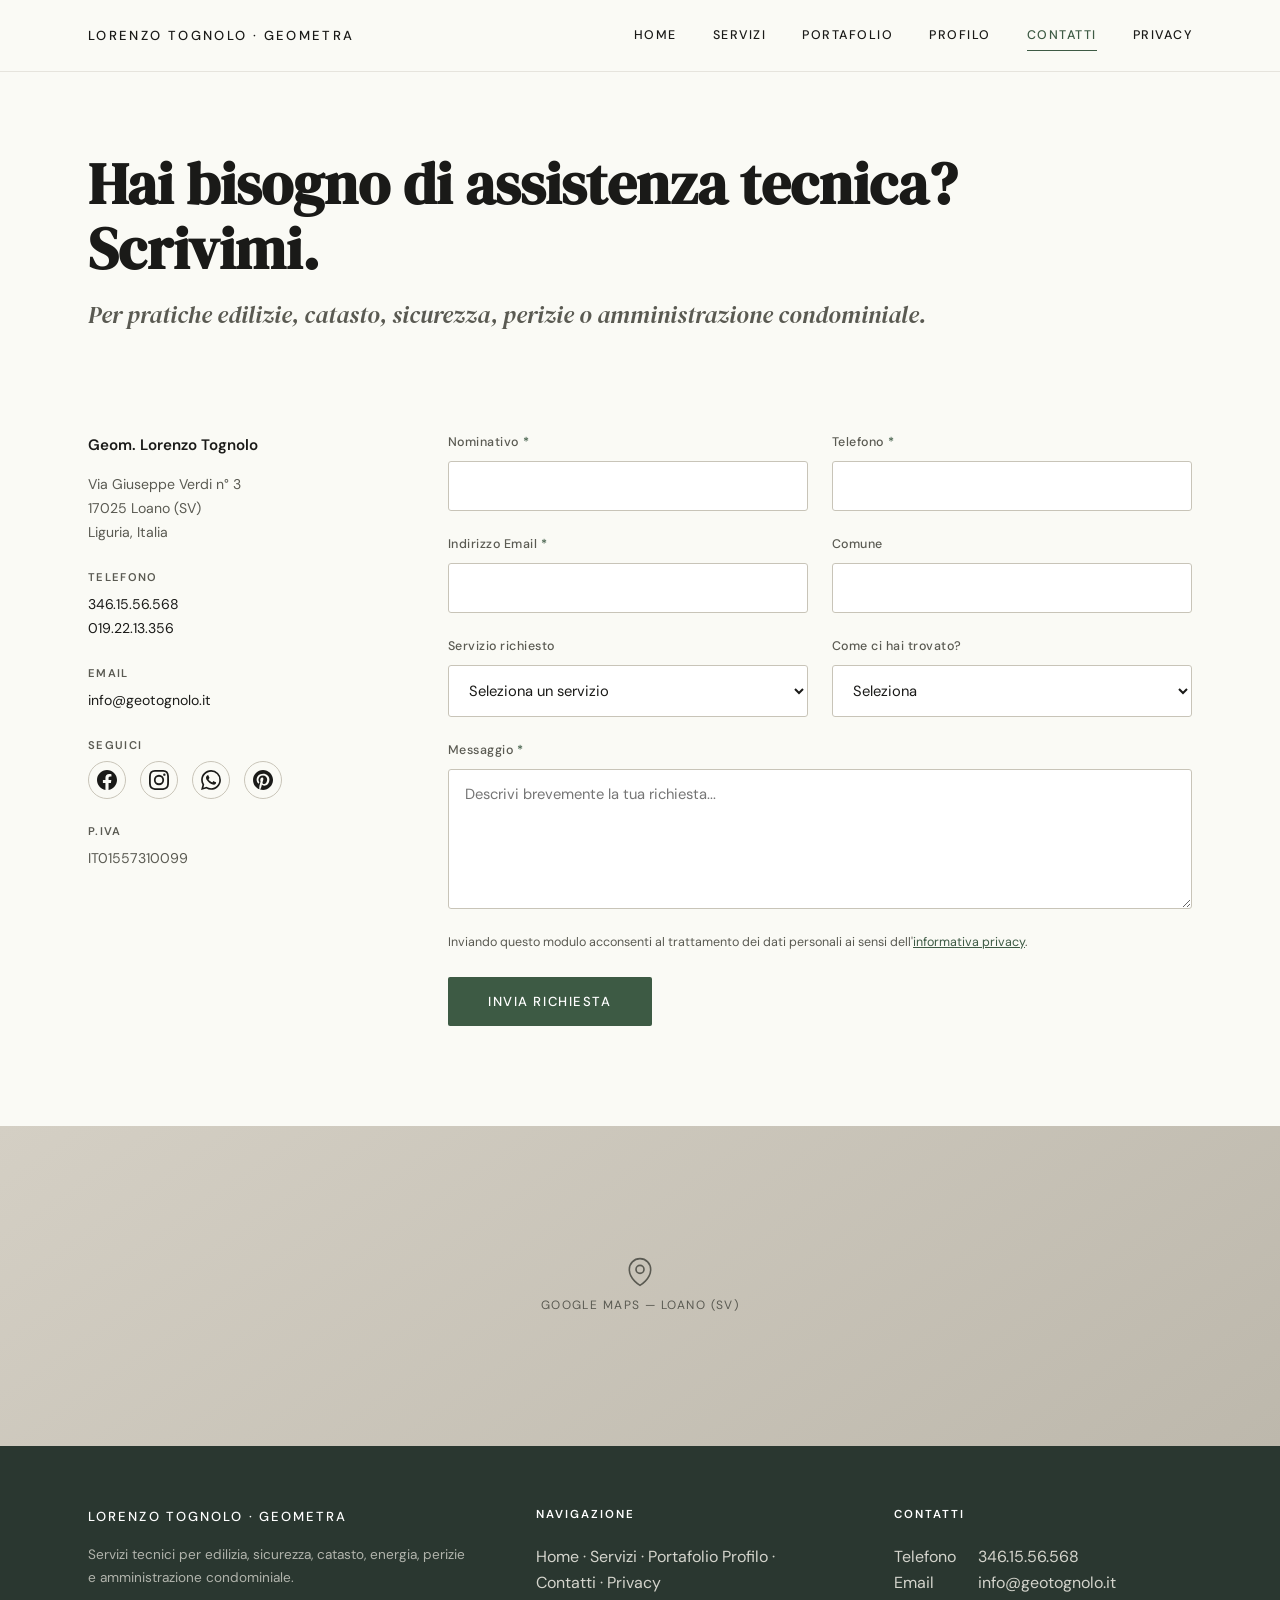
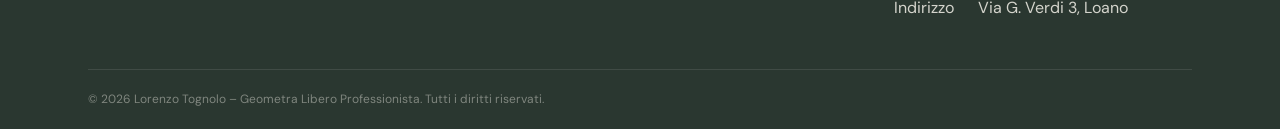
==== commit c8f60b11: "Unify page footers with home footer markup" ====
--- a/contatti.html
+++ b/contatti.html
@@ -77,7 +77,55 @@
 
 <section class="map-section"><div class="map-placeholder"><svg width="32" height="32" viewBox="0 0 24 24" fill="none" stroke="currentColor" stroke-width="1.2"><path d="M12 22s-8-4.5-8-11.8A8 8 0 0 1 12 2a8 8 0 0 1 8 8.2c0 7.3-8 11.8-8 11.8z"/><circle cx="12" cy="10" r="3"/></svg>Google Maps — Loano (SV)</div></section>
 
-<footer class="site-footer"><div class="container"><div class="footer-grid"><div><p class="footer-brand">Lorenzo Tognolo · Geometra</p><p class="footer-desc">Servizi tecnici per edilizia, sicurezza, catasto, energia, perizie e amministrazione condominiale.</p></div><div><p class="footer-heading">Navigazione</p><ul class="footer-links"><li><a href="index.html">Home</a></li><li><a href="servizi.html">Servizi</a></li><li><a href="portafolio.html">Portafolio</a></li><li><a href="profilo.html">Profilo</a></li><li><a href="contatti.html">Contatti</a></li><li><a href="privacy.html">Privacy</a></li></ul></div><div><p class="footer-heading">Contatti</p><p class="footer-contact-item"><span class="footer-contact-label">Telefono:</span> 346.15.56.568</p><p class="footer-contact-item"><span class="footer-contact-label">Email:</span> info@geotognolo.it</p><p class="footer-contact-item"><span class="footer-contact-label">Indirizzo:</span> Via G. Verdi 3, Loano</p></div></div><div class="footer-bottom"><p>&copy; 2026 Lorenzo Tognolo – Geometra Libero Professionista. Tutti i diritti riservati.</p></div></div></footer>
+<footer class="site-footer"><div class="container">
+  <div class="footer-grid">
+    <div class="footer-col-brand">
+      <p class="footer-brand">Lorenzo Tognolo · Geometra</p>
+      <p class="footer-desc">Servizi tecnici per edilizia, sicurezza, catasto, energia, perizie e amministrazione condominiale.</p>
+    </div>
+    <div class="footer-col-nav">
+      <div class="footer-nav-block">
+      <p class="footer-heading">Navigazione</p>
+      <nav class="footer-nav-inline">
+        <span class="footer-nav-row">
+          <a href="index.html">Home</a>
+          <span class="footer-sep">·</span>
+          <a href="servizi.html">Servizi</a>
+          <span class="footer-sep">·</span>
+          <a href="portafolio.html">Portafolio</a>
+        </span>
+        <span class="footer-nav-row">
+          <a href="profilo.html">Profilo</a>
+          <span class="footer-sep">·</span>
+          <a href="contatti.html">Contatti</a>
+          <span class="footer-sep">·</span>
+          <a href="privacy.html">Privacy</a>
+        </span>
+      </nav>
+      </div>
+    </div>
+    <div class="footer-col-contacts">
+      <p class="footer-heading">Contatti</p>
+      <div class="footer-contacts-top-row">
+        <p class="footer-contact-inline">
+          <span class="footer-contact-label">Telefono</span>
+          <span class="footer-contact-value">346.15.56.568</span>
+        </p>
+        <p class="footer-contact-inline">
+          <span class="footer-contact-label">Email</span>
+          <span class="footer-contact-value">info@geotognolo.it</span>
+        </p>
+      </div>
+      <p class="footer-contact-inline footer-contact-address">
+        <span class="footer-contact-label">Indirizzo</span>
+        <span class="footer-contact-value">Via G. Verdi 3, Loano</span>
+      </p>
+    </div>
+  </div>
+  <div class="footer-bottom">
+    <p>&copy; 2026 Lorenzo Tognolo – Geometra Libero Professionista. Tutti i diritti riservati.</p>
+  </div>
+</div></footer>
 
 <script src="script.js"></script>
 </body>
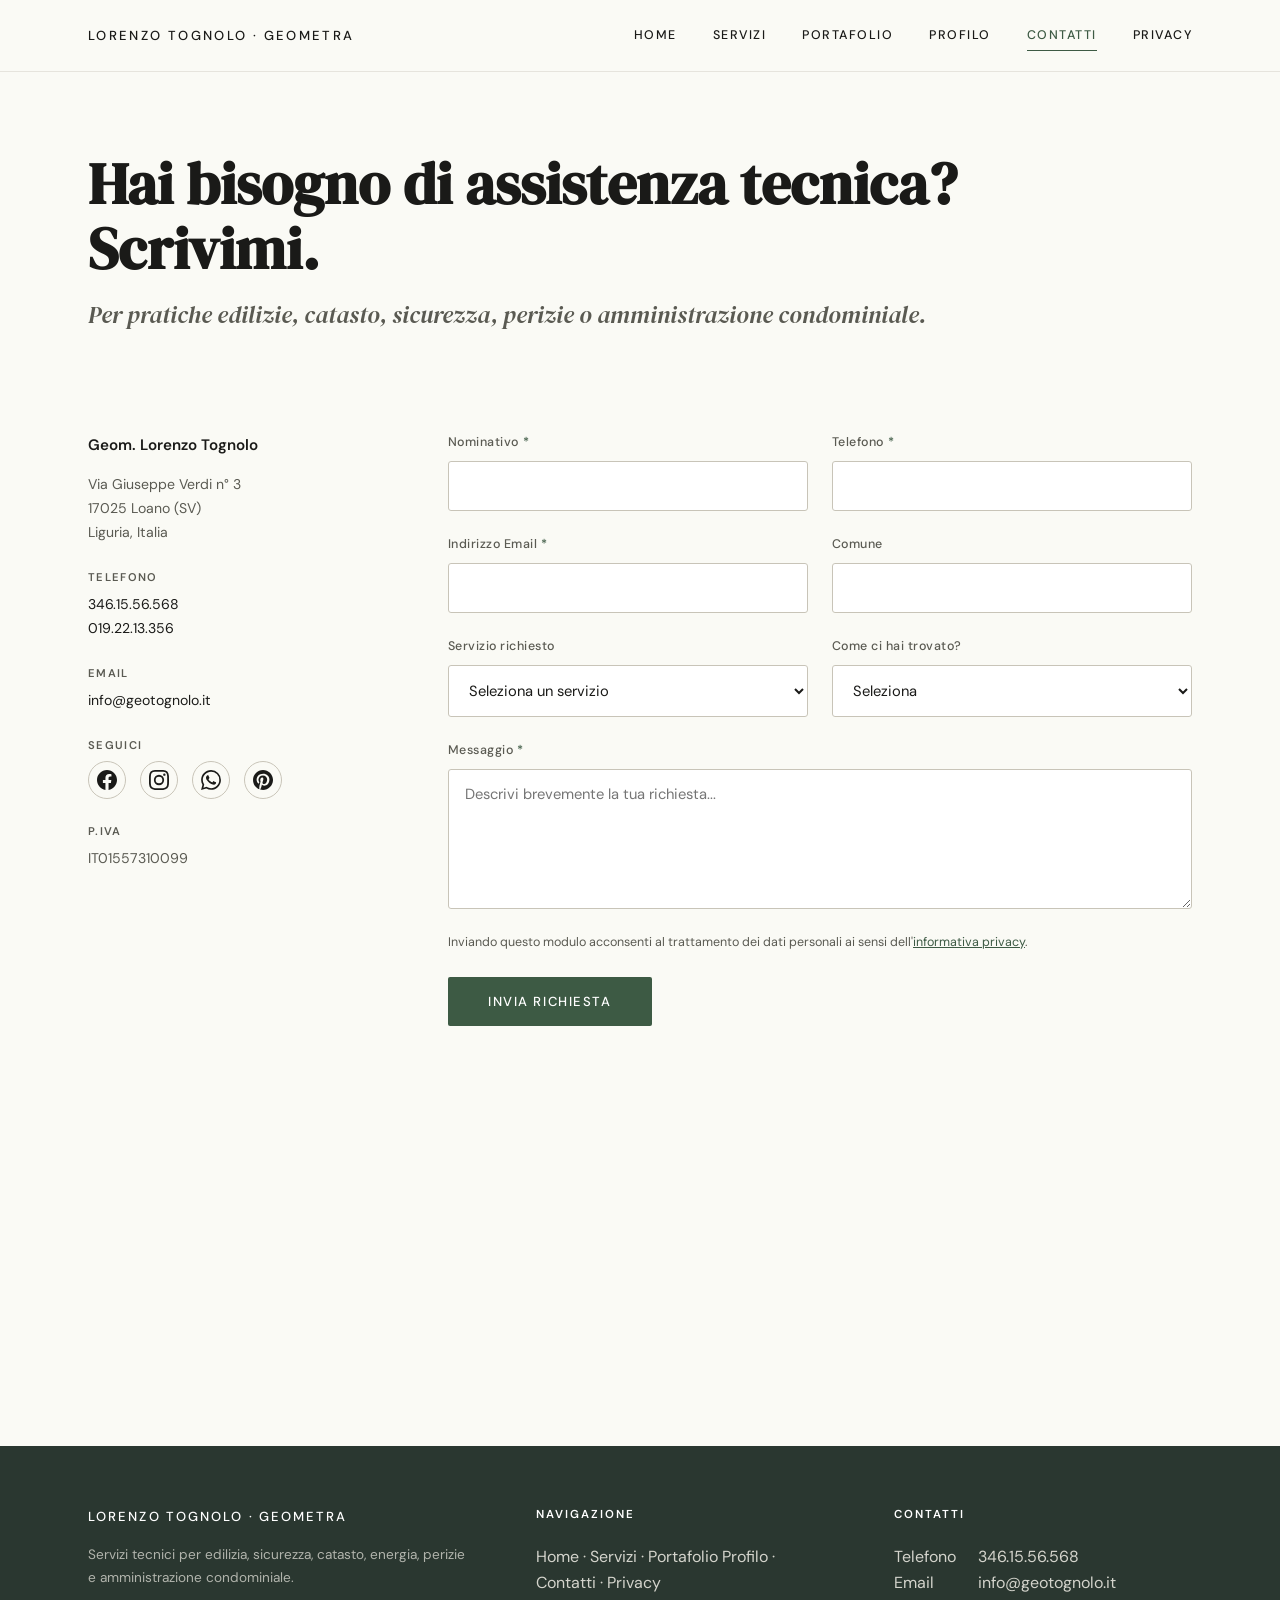
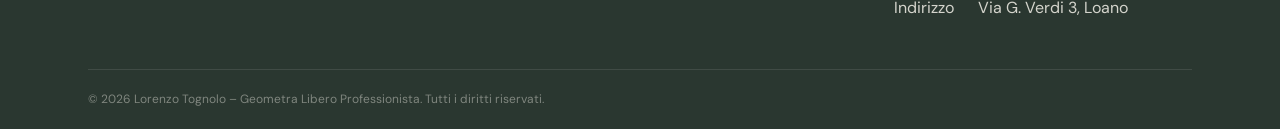
==== commit feb38ab3: "Embed Google Maps on contact page" ====
--- a/contatti.html
+++ b/contatti.html
@@ -33,7 +33,7 @@
 .form-group textarea{min-height:140px;resize:vertical}
 .form-privacy{font-size:.78rem;color:var(--color-text-secondary);line-height:1.6;margin-bottom:24px}
 .form-privacy a{color:var(--color-accent);text-decoration:underline}
-.map-placeholder{width:100%;height:320px;background:linear-gradient(145deg,#D4CFC4,#BDB8AC);display:flex;align-items:center;justify-content:center;flex-direction:column;gap:8px;color:var(--color-text-secondary);font-size:.75rem;letter-spacing:.12em;text-transform:uppercase}
+.map-frame{display:block;width:100%;height:320px;border:0}
 @media(max-width:960px){.contact-grid{grid-template-columns:1fr;gap:48px}}
 @media(max-width:600px){.form-row{grid-template-columns:1fr}}
 </style>
@@ -75,7 +75,7 @@
   </form>
 </div></div></section>
 
-<section class="map-section"><div class="map-placeholder"><svg width="32" height="32" viewBox="0 0 24 24" fill="none" stroke="currentColor" stroke-width="1.2"><path d="M12 22s-8-4.5-8-11.8A8 8 0 0 1 12 2a8 8 0 0 1 8 8.2c0 7.3-8 11.8-8 11.8z"/><circle cx="12" cy="10" r="3"/></svg>Google Maps — Loano (SV)</div></section>
+<section class="map-section"><iframe class="map-frame" src="https://www.google.com/maps/embed?pb=!1m23!1m12!1m3!1d771.1302894358195!2d8.250788428836408!3d44.12172802558326!2m3!1f0!2f0!3f0!3m2!1i1024!2i768!4f13.1!4m8!3e6!4m0!4m5!1s0x12d2f7791e70e5e9%3A0xd549acdc592ec50c!2sStudio%20tecnico%20geometra%20Tognolo%2C%20Via%20Giuseppe%20Verdi%2C%20n%C2%B03%2C%2017025%20Loano%20SV!3m2!1d44.121595199999994!2d8.2510085!5e1!3m2!1ses!2sit!4v1784891603062!5m2!1ses!2sit" title="Mappa dello Studio Tecnico Geometra Tognolo a Loano" allowfullscreen loading="lazy" referrerpolicy="strict-origin-when-cross-origin"></iframe></section>
 
 <footer class="site-footer"><div class="container">
   <div class="footer-grid">
--- a/style.css
+++ b/style.css
@@ -169,7 +169,7 @@
 
 .nav-mobile a:hover { color: var(--color-accent); }
 
-/* ── Page Hero (shared across servizi, portafolio, privacy) ── */
+/* ── Page Hero ── */
 .page-hero {
   padding-top: calc(var(--header-height) + 80px);
   padding-bottom: 40px;
@@ -193,6 +193,11 @@
   margin-bottom: 16px;
   opacity: 0;
   animation: fadeUp 0.6s 0.3s forwards;
+}
+
+.page-hero-title-lg {
+  font-size: clamp(2.8rem, 5.5vw, 4.5rem);
+  line-height: 1.08;
 }
 
 .page-hero-desc {
@@ -215,119 +220,65 @@
 }
 
 /* ── Buttons ── */
-.btn-primary {
+.btn-primary, .btn-secondary, .btn-cta, .btn-submit {
   display: inline-flex;
   align-items: center;
   gap: 8px;
+  font-family: inherit;
+  font-weight: 500;
+  text-transform: uppercase;
+  border: none;
+  transition: background 0.3s, transform 0.2s, border-color 0.3s;
+}
+
+.btn-primary {
   padding: 14px 32px;
   background: var(--color-accent);
   color: var(--color-white);
   font-size: 0.82rem;
-  font-weight: 500;
   letter-spacing: 0.1em;
-  text-transform: uppercase;
-  border: none;
   border-radius: 2px;
-  transition: background 0.3s, transform 0.2s;
-}
-
-.btn-primary:hover {
-  background: var(--color-accent-light);
-  transform: translateY(-1px);
-}
+}
+.btn-primary:hover { background: var(--color-accent-light); transform: translateY(-1px); }
 
 .btn-secondary {
-  display: inline-flex;
-  align-items: center;
-  gap: 8px;
   padding: 14px 32px;
   background: transparent;
   color: var(--color-text);
   font-size: 0.82rem;
-  font-weight: 500;
   letter-spacing: 0.1em;
-  text-transform: uppercase;
   border: 1.5px solid var(--color-border);
   border-radius: 2px;
-  transition: border-color 0.3s, transform 0.2s;
-}
-
-.btn-secondary:hover {
-  border-color: var(--color-accent);
-  transform: translateY(-1px);
-}
+}
+.btn-secondary:hover { border-color: var(--color-accent); transform: translateY(-1px); }
 
 .btn-cta {
-  display: inline-flex;
-  align-items: center;
-  gap: 8px;
   padding: 16px 36px;
   background: var(--color-accent);
   color: var(--color-white);
   font-size: 0.78rem;
-  font-weight: 500;
   letter-spacing: 0.14em;
-  text-transform: uppercase;
-  border: none;
   border-radius: 50px;
-  transition: background 0.3s, transform 0.2s;
   white-space: nowrap;
 }
-
-.btn-cta:hover {
-  background: var(--color-accent-light);
-  transform: translateY(-1px);
-}
+.btn-cta:hover { background: var(--color-accent-light); transform: translateY(-1px); }
 
 .btn-submit {
-  display: inline-flex;
-  align-items: center;
-  gap: 8px;
   padding: 16px 40px;
   background: var(--color-accent);
   color: var(--color-white);
   font-size: 0.82rem;
-  font-weight: 500;
   letter-spacing: 0.12em;
-  text-transform: uppercase;
-  border: none;
   border-radius: 2px;
-  transition: background 0.3s, transform 0.2s;
-}
-
-.btn-submit:hover {
-  background: var(--color-accent-light);
-  transform: translateY(-1px);
-}
+}
+.btn-submit:hover { background: var(--color-accent-light); transform: translateY(-1px); }
 
 /* ── CTA Band ── */
-.cta-band {
-  background: var(--color-bg-warm);
-  padding: 64px 0;
-}
-
-.cta-band-inner {
-  display: flex;
-  align-items: center;
-  justify-content: space-between;
-  gap: 40px;
-  flex-wrap: wrap;
-}
-
-.cta-band-title {
-  font-family: var(--font-display);
-  font-size: clamp(1.6rem, 2.8vw, 2.2rem);
-  line-height: 1.2;
-  max-width: 600px;
-}
-
-.cta-band-subtitle {
-  font-size: 0.9rem;
-  color: var(--color-text-secondary);
-  margin-top: 8px;
-}
-
-/* ── Shared label style ── */
+.cta-band { background: var(--color-bg-warm); padding: 64px 0; }
+.cta-band-inner { display: flex; align-items: center; justify-content: space-between; gap: 40px; flex-wrap: wrap; }
+.cta-band-title { font-family: var(--font-display); font-size: clamp(1.6rem, 2.8vw, 2.2rem); line-height: 1.2; max-width: 600px; }
+.cta-band-subtitle { font-size: 0.9rem; color: var(--color-text-secondary); margin-top: 8px; }
+
 .profile-label {
   font-size: 0.72rem;
   letter-spacing: 0.2em;
@@ -337,7 +288,322 @@
   margin-bottom: 12px;
 }
 
-/* ── Footer ── */
+/* ══════════════════════════════════════════
+   PORTFOLIO GRID
+   ══════════════════════════════════════════ */
+
+.portfolio-section { padding: 20px 0 100px; }
+
+.portfolio-grid {
+  display: grid;
+  grid-template-columns: repeat(3, 1fr);
+  gap: 20px;
+  grid-auto-rows: 280px;
+}
+
+.portfolio-item {
+  position: relative;
+  overflow: hidden;
+  border-radius: 4px;
+  background: #1A1A18;  /* sfondo scuro per il letterboxing */
+  opacity: 0;
+  transform: translateY(20px);
+  transition: opacity 0.5s ease, transform 0.5s ease;
+}
+
+.portfolio-item.visible {
+  opacity: 1;
+  transform: translateY(0);
+}
+
+.portfolio-item.tall {
+  grid-row: span 2;
+}
+
+/* ── Media wrapper ── */
+.portfolio-media {
+  width: 100%;
+  height: 100%;
+  min-height: 0;
+  display: flex;
+  align-items: center;
+  justify-content: center;
+}
+
+.portfolio-item.tall .portfolio-media {
+  min-height: 0;
+}
+
+/* ── Sfondo scuro per le card "contain" (le foto orizzontali avranno bande scure sopra/sotto) ── */
+.portfolio-item.fit-contain {
+  background: #1A1A18;
+}
+
+/* ── Placeholder grafico (per data-count="0") ── */
+.portfolio-placeholder {
+  width: 100%;
+  height: 100%;
+  min-height: 280px;
+  display: flex;
+  align-items: center;
+  justify-content: center;
+  flex-direction: column;
+  gap: 12px;
+  font-size: 0.75rem;
+  letter-spacing: 0.15em;
+  text-transform: uppercase;
+  color: rgba(255, 255, 255, 0.6);
+  transition: transform 0.6s cubic-bezier(0.25, 0.46, 0.45, 0.94);
+}
+
+.portfolio-item.tall .portfolio-placeholder { min-height: 580px; }
+
+.portfolio-item:nth-child(1) .portfolio-placeholder { background: linear-gradient(145deg, #8B9D83, #6B7D63); }
+.portfolio-item:nth-child(2) .portfolio-placeholder { background: linear-gradient(145deg, #A09888, #887868); }
+.portfolio-item:nth-child(3) .portfolio-placeholder { background: linear-gradient(145deg, #7A8E8A, #5A6E6A); }
+.portfolio-item:nth-child(4) .portfolio-placeholder { background: linear-gradient(145deg, #9A8E7A, #7A6E5A); }
+.portfolio-item:nth-child(5) .portfolio-placeholder { background: linear-gradient(145deg, #88988B, #68786B); }
+.portfolio-item:nth-child(6) .portfolio-placeholder { background: linear-gradient(145deg, #8A8A80, #6A6A60); }
+.portfolio-item:nth-child(7) .portfolio-placeholder { background: linear-gradient(145deg, #7E9080, #5E7060); }
+.portfolio-item:nth-child(8) .portfolio-placeholder { background: linear-gradient(145deg, #98908A, #78706A); }
+.portfolio-item:nth-child(9) .portfolio-placeholder { background: linear-gradient(145deg, #869086, #667066); }
+
+/* ── Immagine singola ── */
+.portfolio-img {
+  width: 100%;
+  height: 100%;
+  min-height: 280px;
+  object-fit: cover;
+  transition: transform 0.6s cubic-bezier(0.25, 0.46, 0.45, 0.94);
+}
+
+/* Per card in modalità "contain", l'immagine singola si adatta intera */
+.portfolio-item.fit-contain .portfolio-img {
+  object-fit: contain;
+}
+
+.portfolio-item.tall .portfolio-img {
+  min-height: 580px;
+}
+
+.portfolio-item:hover .portfolio-img,
+.portfolio-item:hover .portfolio-placeholder {
+  transform: scale(1.04);
+}
+
+/* Disabilito zoom hover quando in modalità contain (rischia di tagliare l'immagine) */
+.portfolio-item.fit-contain:hover .portfolio-img,
+.portfolio-item.fit-contain:hover .carousel-slide img {
+  transform: scale(1.02);
+}
+
+/* ── Overlay con info progetto ── */
+.portfolio-overlay {
+  position: absolute;
+  inset: 0;
+  background: linear-gradient(180deg, transparent 30%, rgba(26, 26, 24, 0.78) 100%);
+  display: flex;
+  flex-direction: column;
+  justify-content: flex-end;
+  padding: 28px;
+  opacity: 0;
+  transition: opacity 0.4s ease;
+  pointer-events: none;
+  z-index: 3;
+}
+
+.portfolio-item:hover .portfolio-overlay {
+  opacity: 1;
+}
+
+.portfolio-overlay h3 {
+  font-family: var(--font-display);
+  font-size: 1.3rem;
+  color: var(--color-white);
+  margin-bottom: 4px;
+}
+
+.portfolio-overlay .portfolio-tag {
+  font-size: 0.72rem;
+  letter-spacing: 0.12em;
+  text-transform: uppercase;
+  color: rgba(255, 255, 255, 0.7);
+  font-weight: 500;
+}
+
+.portfolio-overlay .portfolio-desc {
+  font-size: 0.82rem;
+  color: rgba(255, 255, 255, 0.8);
+  margin-top: 8px;
+  line-height: 1.5;
+}
+
+/* ══════════════════════════════════════════
+   CAROUSEL (carosello immagini progetto)
+   ══════════════════════════════════════════ */
+
+.carousel {
+  position: relative;
+  width: 100%;
+  height: 100%;
+  min-height: 280px;
+  overflow: hidden;
+}
+
+.portfolio-item.tall .carousel {
+  min-height: 580px;
+}
+
+.carousel-track {
+  display: flex;
+  height: 100%;
+  transition: transform 0.5s cubic-bezier(0.25, 0.46, 0.45, 0.94);
+}
+
+.carousel-slide {
+  flex: 1 0 auto;
+  height: 100%;
+  position: relative;
+  display: flex;
+  align-items: center;
+  justify-content: center;
+  background: #1A1A18;  /* sfondo scuro per il letterboxing delle foto orizzontali */
+}
+
+.carousel-slide img {
+  width: 100%;
+  height: 100%;
+  min-height: 280px;
+  object-fit: cover;
+  display: block;
+  transition: transform 0.6s cubic-bezier(0.25, 0.46, 0.45, 0.94);
+}
+
+/* ── Mode CONTAIN: foto miste si vedono intere ── */
+.portfolio-item.fit-contain .carousel-slide img {
+  object-fit: contain;
+}
+
+.portfolio-item.tall .carousel-slide img {
+  min-height: 580px;
+}
+
+.portfolio-item:hover .carousel-slide img {
+  transform: scale(1.02);
+}
+
+/* ── Frecce navigazione ── */
+.carousel-arrow {
+  position: absolute;
+  top: 50%;
+  transform: translateY(-50%);
+  width: 34px;
+  height: 34px;
+  border-radius: 50%;
+  background: rgba(255, 255, 255, 0.88);
+  color: #1A1A18;
+  border: none;
+  display: flex;
+  align-items: center;
+  justify-content: center;
+  cursor: pointer;
+  z-index: 4;
+  opacity: 0;
+  transition: opacity 0.3s ease, background 0.2s ease;
+  -webkit-backdrop-filter: blur(4px);
+  backdrop-filter: blur(4px);
+}
+
+.carousel-arrow:hover {
+  background: var(--color-white);
+}
+
+.portfolio-item:hover .carousel-arrow {
+  opacity: 1;
+}
+
+.carousel-prev { left: 12px; }
+.carousel-next { right: 12px; }
+
+/* ── Contatore foto ── */
+.carousel-counter {
+  position: absolute;
+  top: 14px;
+  right: 14px;
+  font-size: 0.7rem;
+  letter-spacing: 0.1em;
+  font-weight: 500;
+  color: var(--color-white);
+  background: rgba(0, 0, 0, 0.5);
+  padding: 4px 10px;
+  border-radius: 50px;
+  -webkit-backdrop-filter: blur(4px);
+  backdrop-filter: blur(4px);
+  z-index: 4;
+  opacity: 0;
+  transition: opacity 0.3s ease;
+}
+
+.portfolio-item:hover .carousel-counter {
+  opacity: 1;
+}
+
+/* ── Puntini navigazione ── */
+.carousel-dots {
+  position: absolute;
+  bottom: 14px;
+  left: 0;
+  right: 0;
+  display: flex;
+  justify-content: center;
+  gap: 6px;
+  z-index: 4;
+  opacity: 0;
+  transition: opacity 0.3s ease;
+}
+
+.portfolio-item:hover .carousel-dots {
+  opacity: 1;
+}
+
+.carousel-dot {
+  width: 6px;
+  height: 6px;
+  border-radius: 50%;
+  background: rgba(255, 255, 255, 0.5);
+  border: none;
+  padding: 0;
+  cursor: pointer;
+  transition: all 0.25s ease;
+}
+
+.carousel-dot.active {
+  background: var(--color-white);
+  width: 20px;
+  border-radius: 3px;
+}
+
+.portfolio-item .carousel * {
+  pointer-events: auto;
+}
+
+/* ── Mobile: frecce e puntini sempre visibili ── */
+@media (max-width: 960px) {
+  .carousel-arrow,
+  .carousel-counter,
+  .carousel-dots {
+    opacity: 1;
+  }
+  .portfolio-overlay {
+    opacity: 1;
+    background: linear-gradient(180deg, transparent 50%, rgba(26, 26, 24, 0.85) 100%);
+  }
+}
+
+/* ══════════════════════════════════════════
+   FOOTER
+   ══════════════════════════════════════════ */
+
 .site-footer {
   background: var(--color-footer-bg);
   color: var(--color-footer-text);
@@ -418,7 +684,10 @@
   opacity: 0.5;
 }
 
-/* ── Animations ── */
+/* ══════════════════════════════════════════
+   ANIMATIONS
+   ══════════════════════════════════════════ */
+
 @keyframes fadeUp {
   from { opacity: 0; transform: translateY(20px); }
   to { opacity: 1; transform: translateY(0); }
@@ -440,11 +709,21 @@
   transform: translateY(0);
 }
 
-/* ── Shared Responsive ── */
+/* ══════════════════════════════════════════
+   RESPONSIVE
+   ══════════════════════════════════════════ */
+
 @media (max-width: 960px) {
   .nav-desktop { display: none; }
   .nav-toggle { display: flex; flex-direction: column; gap: 4px; }
   .footer-grid { grid-template-columns: 1fr; gap: 36px; }
+  .portfolio-grid { grid-template-columns: repeat(2, 1fr); }
+  .portfolio-item.tall { grid-row: span 1; }
+  .portfolio-item.tall .portfolio-media,
+  .portfolio-item.tall .portfolio-placeholder,
+  .portfolio-item.tall .portfolio-img,
+  .portfolio-item.tall .carousel,
+  .portfolio-item.tall .carousel-slide img { min-height: 280px; }
 }
 
 @media (max-width: 600px) {
@@ -453,4 +732,14 @@
     text-align: center;
     align-items: center;
   }
-}
+  .portfolio-grid { grid-template-columns: 1fr; }
+}
+/* ══════════════════════════════════════════
+  FIX carousel slide width 
+   ══════════════════════════════════════════ */
+.portfolio-item[data-count="2"] .carousel-slide { flex: 0 0 50%; }
+.portfolio-item[data-count="3"] .carousel-slide { flex: 0 0 33.333333%; }
+.portfolio-item[data-count="4"] .carousel-slide { flex: 0 0 25%; }
+.portfolio-item[data-count="5"] .carousel-slide { flex: 0 0 20%; }
+.portfolio-item[data-count="6"] .carousel-slide { flex: 0 0 16.666667%; }
+.portfolio-item[data-count="7"] .carousel-slide { flex: 0 0 14.285714%; }
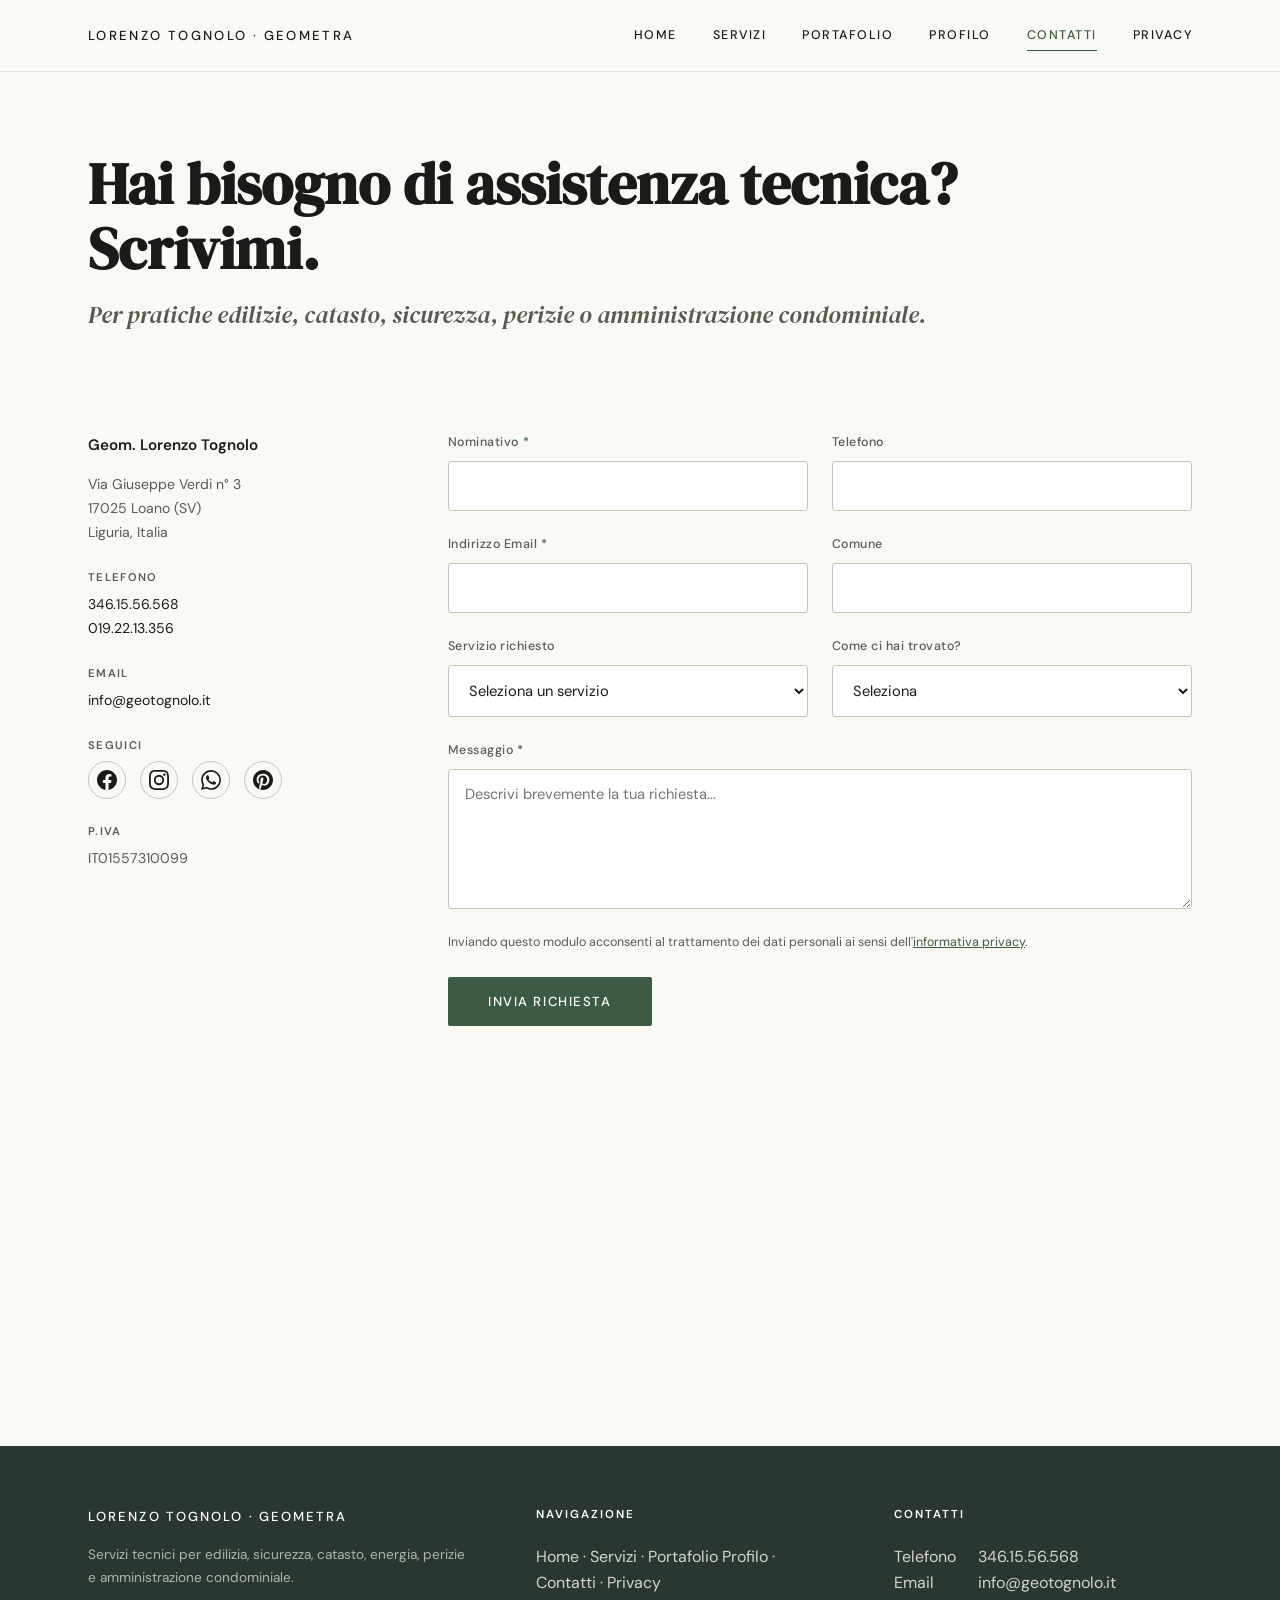
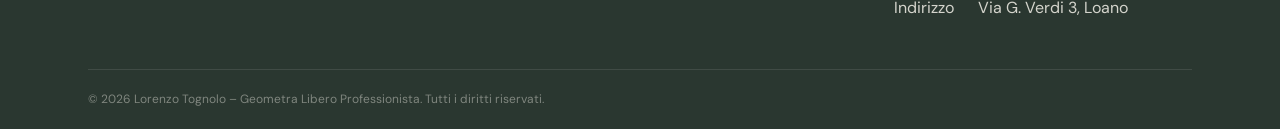
==== commit 8e7d9c6c: "Add technical SEO and Schema.org markup" ====
--- a/contatti.html
+++ b/contatti.html
@@ -1,132 +1,141 @@
-<!DOCTYPE html>
-<html lang="it">
-<head>
-<meta charset="UTF-8">
-<meta name="viewport" content="width=device-width, initial-scale=1.0">
-<title>Contatti – Lorenzo Tognolo, Geometra</title>
+<!DOCTYPE html>
+<html lang="it">
+<head>
+<meta charset="UTF-8">
+<meta name="viewport" content="width=device-width, initial-scale=1.0">
+<title>Contatti – Lorenzo Tognolo, Geometra</title>
 <meta name="description" content="Contatta lo studio tecnico del Geometra Lorenzo Tognolo a Loano per pratiche edilizie, sicurezza, catasto, perizie e amministrazione condominiale.">
-<link rel="preconnect" href="https://fonts.googleapis.com">
-<link rel="preconnect" href="https://fonts.gstatic.com" crossorigin>
-<link href="https://fonts.googleapis.com/css2?family=DM+Serif+Display:ital@0;1&family=DM+Sans:ital,opsz,wght@0,9..40,300..700;1,9..40,300..700&display=swap" rel="stylesheet">
-<link rel="stylesheet" href="style.css">
-<style>
-.contact-section{padding:60px 0 100px}
-.contact-grid{display:grid;grid-template-columns:280px 1fr;gap:80px;align-items:start}
-.contact-info{opacity:0;animation:fadeUp .6s .4s forwards}
-.contact-info-name{font-weight:600;font-size:.95rem;margin-bottom:16px}
-.contact-info-block{margin-bottom:24px}
-.contact-info-block p{font-size:.88rem;color:var(--color-text-secondary);line-height:1.7}
-.contact-info-block a{color:var(--color-text);transition:color .2s}
-.contact-info-block a:hover{color:var(--color-accent)}
-.contact-label{font-size:.7rem;font-weight:600;letter-spacing:.12em;text-transform:uppercase;color:var(--color-text-secondary);margin-bottom:6px;display:block}
-.social-icons{display:flex;gap:14px;margin-top:4px}
-.social-icon{display:flex;align-items:center;justify-content:center;width:38px;height:38px;border-radius:50%;border:1.5px solid var(--color-border);color:var(--color-text-secondary);transition:color .3s,border-color .3s,background .3s}
-.social-icon:hover{color:var(--color-white);background:var(--color-accent);border-color:var(--color-accent)}
-.contact-form{opacity:0;animation:fadeUp .6s .5s forwards}
-.form-row{display:grid;grid-template-columns:1fr 1fr;gap:24px;margin-bottom:24px}
-.form-group{display:flex;flex-direction:column}
-.form-group.full{grid-column:1/-1}
-.form-group label{font-size:.78rem;font-weight:500;color:var(--color-text-secondary);margin-bottom:8px;letter-spacing:.04em}
-.form-group label .required{color:var(--color-accent)}
-.form-group input,.form-group textarea,.form-group select{font-family:var(--font-body);font-size:.92rem;padding:14px 16px;border:1px solid var(--color-border);border-radius:3px;background:var(--color-white);color:var(--color-text);transition:border-color .3s,box-shadow .3s;outline:none}
-.form-group input:focus,.form-group textarea:focus,.form-group select:focus{border-color:var(--color-accent);box-shadow:0 0 0 3px rgba(61,90,68,.08)}
-.form-group textarea{min-height:140px;resize:vertical}
+<link rel="canonical" href="https://www.geotognolo.it/contatti.html">
+<script type="application/ld+json">{"@context":"https://schema.org","@type":"ContactPage","@id":"https://www.geotognolo.it/contatti.html#webpage","url":"https://www.geotognolo.it/contatti.html","name":"Contatti | Studio tecnico geometra Tognolo","isPartOf":{"@id":"https://www.geotognolo.it/#website"},"about":{"@id":"https://www.geotognolo.it/#business"},"inLanguage":"it-IT"}</script>
+<link rel="preconnect" href="https://fonts.googleapis.com">
+<link rel="preconnect" href="https://fonts.gstatic.com" crossorigin>
+<link href="https://fonts.googleapis.com/css2?family=DM+Serif+Display:ital@0;1&family=DM+Sans:ital,opsz,wght@0,9..40,300..700;1,9..40,300..700&display=swap" rel="stylesheet">
+<link rel="stylesheet" href="style.css">
+<style>
+.contact-section{padding:60px 0 100px}
+.contact-grid{display:grid;grid-template-columns:280px 1fr;gap:80px;align-items:start}
+.contact-info{opacity:0;animation:fadeUp .6s .4s forwards}
+.contact-info-name{font-weight:600;font-size:.95rem;margin-bottom:16px}
+.contact-info-block{margin-bottom:24px}
+.contact-info-block p{font-size:.88rem;color:var(--color-text-secondary);line-height:1.7}
+.contact-info-block a{color:var(--color-text);transition:color .2s}
+.contact-info-block a:hover{color:var(--color-accent)}
+.contact-label{font-size:.7rem;font-weight:600;letter-spacing:.12em;text-transform:uppercase;color:var(--color-text-secondary);margin-bottom:6px;display:block}
+.social-icons{display:flex;gap:14px;margin-top:4px}
+.social-icon{display:flex;align-items:center;justify-content:center;width:38px;height:38px;border-radius:50%;border:1.5px solid var(--color-border);color:var(--color-text-secondary);transition:color .3s,border-color .3s,background .3s}
+.social-icon:hover{color:var(--color-white);background:var(--color-accent);border-color:var(--color-accent)}
+.contact-form{opacity:0;animation:fadeUp .6s .5s forwards}
+.form-row{display:grid;grid-template-columns:1fr 1fr;gap:24px;margin-bottom:24px}
+.form-group{display:flex;flex-direction:column}
+.form-group.full{grid-column:1/-1}
+.form-group label{font-size:.78rem;font-weight:500;color:var(--color-text-secondary);margin-bottom:8px;letter-spacing:.04em}
+.form-group label .required{color:var(--color-accent)}
+.form-group input,.form-group textarea,.form-group select{font-family:var(--font-body);font-size:.92rem;padding:14px 16px;border:1px solid var(--color-border);border-radius:3px;background:var(--color-white);color:var(--color-text);transition:border-color .3s,box-shadow .3s;outline:none}
+.form-group input:focus,.form-group textarea:focus,.form-group select:focus{border-color:var(--color-accent);box-shadow:0 0 0 3px rgba(61,90,68,.08)}
+.form-group textarea{min-height:140px;resize:vertical}
 .form-privacy{font-size:.78rem;color:var(--color-text-secondary);line-height:1.6;margin-bottom:24px}
 .form-privacy a{color:var(--color-accent);text-decoration:underline}
+.form-honeypot{position:absolute;left:-10000px;width:1px;height:1px;overflow:hidden}
 .map-frame{display:block;width:100%;height:320px;border:0}
-@media(max-width:960px){.contact-grid{grid-template-columns:1fr;gap:48px}}
-@media(max-width:600px){.form-row{grid-template-columns:1fr}}
-</style>
-</head>
-<body>
-
-<header class="site-header" id="header"><div class="header-inner"><a href="index.html" class="site-logo">Lorenzo Tognolo · Geometra</a><nav class="nav-desktop"><a href="index.html">Home</a><a href="servizi.html">Servizi</a><a href="portafolio.html">Portafolio</a><a href="profilo.html">Profilo</a><a href="contatti.html" class="active">Contatti</a><a href="privacy.html">Privacy</a></nav><button class="nav-toggle" id="navToggle" aria-label="Menu"><span></span><span></span><span></span></button></div></header>
+@media(max-width:960px){.contact-grid{grid-template-columns:1fr;gap:48px}}
+@media(max-width:600px){.form-row{grid-template-columns:1fr}}
+</style>
+</head>
+<body>
+
+<header class="site-header" id="header"><div class="header-inner"><a href="index.html" class="site-logo">Lorenzo Tognolo · Geometra</a><nav class="nav-desktop"><a href="index.html">Home</a><a href="servizi.html">Servizi</a><a href="portafolio.html">Portafolio</a><a href="profilo.html">Profilo</a><a href="contatti.html" class="active">Contatti</a><a href="privacy.html">Privacy</a></nav><button class="nav-toggle" id="navToggle" aria-label="Menu"><span></span><span></span><span></span></button></div></header>
 <nav class="nav-mobile" id="navMobile"><a href="index.html">Home</a><a href="servizi.html">Servizi</a><a href="portafolio.html">Portafolio</a><a href="profilo.html">Profilo</a><a href="contatti.html">Contatti</a><a href="privacy.html">Privacy</a></nav>
 
-<section class="page-hero"><div class="container">
-  <h1 class="page-hero-title">Hai bisogno di assistenza tecnica? Scrivimi.</h1>
-  <p class="page-hero-subtitle">Per pratiche edilizie, catasto, sicurezza, perizie o amministrazione condominiale.</p>
-</div></section>
-
-<section class="contact-section"><div class="container"><div class="contact-grid">
-  <div class="contact-info">
-    <p class="contact-info-name">Geom. Lorenzo Tognolo</p>
-    <div class="contact-info-block"><p>Via Giuseppe Verdi n° 3<br>17025 Loano (SV)<br>Liguria, Italia</p></div>
-    <div class="contact-info-block"><span class="contact-label">Telefono</span><p><a href="tel:+393461556568">346.15.56.568</a></p><p><a href="tel:+390192213356">019.22.13.356</a></p></div>
-    <div class="contact-info-block"><span class="contact-label">Email</span><p><a href="mailto:info@geotognolo.it">info@geotognolo.it</a></p></div>
-    <div class="contact-info-block">
-      <span class="contact-label">Seguici</span>
-      <div class="social-icons">
-        <a href="#" class="social-icon" title="Facebook" aria-label="Facebook"><svg width="20" height="20" viewBox="0 0 24 24" fill="currentColor"><path d="M24 12.073c0-6.627-5.373-12-12-12s-12 5.373-12 12c0 5.99 4.388 10.954 10.125 11.854v-8.385H7.078v-3.47h3.047V9.43c0-3.007 1.792-4.669 4.533-4.669 1.312 0 2.686.235 2.686.235v2.953H15.83c-1.491 0-1.956.925-1.956 1.874v2.25h3.328l-.532 3.47h-2.796v8.385C19.612 23.027 24 18.062 24 12.073z"/></svg></a>
-        <a href="#" class="social-icon" title="Instagram" aria-label="Instagram"><svg width="20" height="20" viewBox="0 0 24 24" fill="currentColor"><path d="M12 2.163c3.204 0 3.584.012 4.85.07 3.252.148 4.771 1.691 4.919 4.919.058 1.265.069 1.645.069 4.849 0 3.205-.012 3.584-.069 4.849-.149 3.225-1.664 4.771-4.919 4.919-1.266.058-1.644.07-4.85.07-3.204 0-3.584-.012-4.849-.07-3.26-.149-4.771-1.699-4.919-4.92-.058-1.265-.07-1.644-.07-4.849 0-3.204.013-3.583.07-4.849.149-3.227 1.664-4.771 4.919-4.919 1.266-.057 1.645-.069 4.849-.069zM12 0C8.741 0 8.333.014 7.053.072 2.695.272.273 2.69.073 7.052.014 8.333 0 8.741 0 12c0 3.259.014 3.668.072 4.948.2 4.358 2.618 6.78 6.98 6.98C8.333 23.986 8.741 24 12 24c3.259 0 3.668-.014 4.948-.072 4.354-.2 6.782-2.618 6.979-6.98.059-1.28.073-1.689.073-4.948 0-3.259-.014-3.667-.072-4.947-.196-4.354-2.617-6.78-6.979-6.98C15.668.014 15.259 0 12 0zm0 5.838a6.162 6.162 0 100 12.324 6.162 6.162 0 000-12.324zM12 16a4 4 0 110-8 4 4 0 010 8zm6.406-11.845a1.44 1.44 0 100 2.881 1.44 1.44 0 000-2.881z"/></svg></a>
-        <a href="#" class="social-icon" title="WhatsApp" aria-label="WhatsApp"><svg width="20" height="20" viewBox="0 0 24 24" fill="currentColor"><path d="M17.472 14.382c-.297-.149-1.758-.867-2.03-.967-.273-.099-.471-.148-.67.15-.197.297-.767.966-.94 1.164-.173.199-.347.223-.644.075-.297-.15-1.255-.463-2.39-1.475-.883-.788-1.48-1.761-1.653-2.059-.173-.297-.018-.458.13-.606.134-.133.298-.347.446-.52.149-.174.198-.298.298-.497.099-.198.05-.371-.025-.52-.075-.149-.669-1.612-.916-2.207-.242-.579-.487-.5-.669-.51-.173-.008-.371-.01-.57-.01-.198 0-.52.074-.792.372-.272.297-1.04 1.016-1.04 2.479 0 1.462 1.065 2.875 1.213 3.074.149.198 2.096 3.2 5.077 4.487.709.306 1.262.489 1.694.625.712.227 1.36.195 1.871.118.571-.085 1.758-.719 2.006-1.413.248-.694.248-1.289.173-1.413-.074-.124-.272-.198-.57-.347m-5.421 7.403h-.004a9.87 9.87 0 01-5.031-1.378l-.361-.214-3.741.982.998-3.648-.235-.374a9.86 9.86 0 01-1.51-5.26c.001-5.45 4.436-9.884 9.888-9.884 2.64 0 5.122 1.03 6.988 2.898a9.825 9.825 0 012.893 6.994c-.003 5.45-4.437 9.884-9.885 9.884m8.413-18.297A11.815 11.815 0 0012.05 0C5.495 0 .16 5.335.157 11.892c0 2.096.547 4.142 1.588 5.945L.057 24l6.305-1.654a11.882 11.882 0 005.683 1.448h.005c6.554 0 11.89-5.335 11.893-11.893a11.821 11.821 0 00-3.48-8.413z"/></svg></a>
-        <a href="#" class="social-icon" title="Pinterest" aria-label="Pinterest"><svg width="20" height="20" viewBox="0 0 24 24" fill="currentColor"><path d="M12.017 0C5.396 0 .029 5.367.029 11.987c0 5.079 3.158 9.417 7.618 11.162-.105-.949-.199-2.403.041-3.439.219-.937 1.406-5.957 1.406-5.957s-.359-.72-.359-1.781c0-1.668.967-2.914 2.171-2.914 1.023 0 1.518.769 1.518 1.69 0 1.029-.655 2.568-.994 3.995-.283 1.194.599 2.169 1.777 2.169 2.133 0 3.772-2.249 3.772-5.495 0-2.873-2.064-4.882-5.012-4.882-3.414 0-5.418 2.561-5.418 5.207 0 1.031.397 2.138.893 2.738a.36.36 0 01.083.345l-.333 1.36c-.053.22-.174.267-.402.161-1.499-.698-2.436-2.889-2.436-4.649 0-3.785 2.75-7.262 7.929-7.262 4.163 0 7.398 2.967 7.398 6.931 0 4.136-2.607 7.464-6.227 7.464-1.216 0-2.359-.631-2.75-1.378l-.748 2.853c-.271 1.043-1.002 2.35-1.492 3.146C9.57 23.812 10.763 24 12.017 24c6.624 0 11.99-5.367 11.99-11.988C24.007 5.367 18.641 0 12.017 0z"/></svg></a>
-      </div>
-    </div>
-    <div class="contact-info-block"><span class="contact-label">P.IVA</span><p>IT01557310099</p></div>
-  </div>
-  <form class="contact-form" action="#" method="post">
-    <div class="form-row"><div class="form-group"><label>Nominativo <span class="required">*</span></label><input type="text" name="nome" required></div><div class="form-group"><label>Telefono <span class="required">*</span></label><input type="tel" name="telefono" required></div></div>
-    <div class="form-row"><div class="form-group"><label>Indirizzo Email <span class="required">*</span></label><input type="email" name="email" required></div><div class="form-group"><label>Comune</label><input type="text" name="comune"></div></div>
-    <div class="form-row"><div class="form-group"><label>Servizio richiesto</label><select name="servizio"><option value="">Seleziona un servizio</option><option value="edilizia">Progettazione & Edilizia</option><option value="sicurezza">Sicurezza Cantieri</option><option value="catasto">Catasto & Pratiche Tecniche</option><option value="energetica">Certificazione Energetica</option><option value="perizie">Perizie & Valutazioni</option><option value="condominiale">Amministrazione Condominiale</option><option value="altro">Altro</option></select></div><div class="form-group"><label>Come ci hai trovato?</label><select name="fonte"><option value="">Seleziona</option><option value="web">Ricerca web</option><option value="passaparola">Passaparola</option><option value="social">Social media</option><option value="altro">Altro</option></select></div></div>
-    <div class="form-row"><div class="form-group full"><label>Messaggio <span class="required">*</span></label><textarea name="messaggio" required placeholder="Descrivi brevemente la tua richiesta..."></textarea></div></div>
-    <p class="form-privacy">Inviando questo modulo acconsenti al trattamento dei dati personali ai sensi dell'<a href="privacy.html">informativa privacy</a>.</p>
-    <button type="submit" class="btn-submit">Invia richiesta</button>
-  </form>
-</div></div></section>
-
-<section class="map-section"><iframe class="map-frame" src="https://www.google.com/maps/embed?pb=!1m23!1m12!1m3!1d771.1302894358195!2d8.250788428836408!3d44.12172802558326!2m3!1f0!2f0!3f0!3m2!1i1024!2i768!4f13.1!4m8!3e6!4m0!4m5!1s0x12d2f7791e70e5e9%3A0xd549acdc592ec50c!2sStudio%20tecnico%20geometra%20Tognolo%2C%20Via%20Giuseppe%20Verdi%2C%20n%C2%B03%2C%2017025%20Loano%20SV!3m2!1d44.121595199999994!2d8.2510085!5e1!3m2!1ses!2sit!4v1784891603062!5m2!1ses!2sit" title="Mappa dello Studio Tecnico Geometra Tognolo a Loano" allowfullscreen loading="lazy" referrerpolicy="strict-origin-when-cross-origin"></iframe></section>
+<main id="main-content">
+
+<section class="page-hero"><div class="container">
+  <h1 class="page-hero-title">Hai bisogno di assistenza tecnica? Scrivimi.</h1>
+  <p class="page-hero-subtitle">Per pratiche edilizie, catasto, sicurezza, perizie o amministrazione condominiale.</p>
+</div></section>
+
+<section class="contact-section"><div class="container"><div class="contact-grid">
+  <div class="contact-info">
+    <p class="contact-info-name">Geom. Lorenzo Tognolo</p>
+    <div class="contact-info-block"><p>Via Giuseppe Verdi n° 3<br>17025 Loano (SV)<br>Liguria, Italia</p></div>
+    <div class="contact-info-block"><span class="contact-label">Telefono</span><p><a href="tel:+393461556568">346.15.56.568</a></p><p><a href="tel:+390192213356">019.22.13.356</a></p></div>
+    <div class="contact-info-block"><span class="contact-label">Email</span><p><a href="mailto:info@geotognolo.it">info@geotognolo.it</a></p></div>
+    <div class="contact-info-block">
+      <span class="contact-label">Seguici</span>
+      <div class="social-icons">
+        <a href="#" class="social-icon" title="Facebook" aria-label="Facebook"><svg width="20" height="20" viewBox="0 0 24 24" fill="currentColor"><path d="M24 12.073c0-6.627-5.373-12-12-12s-12 5.373-12 12c0 5.99 4.388 10.954 10.125 11.854v-8.385H7.078v-3.47h3.047V9.43c0-3.007 1.792-4.669 4.533-4.669 1.312 0 2.686.235 2.686.235v2.953H15.83c-1.491 0-1.956.925-1.956 1.874v2.25h3.328l-.532 3.47h-2.796v8.385C19.612 23.027 24 18.062 24 12.073z"/></svg></a>
+        <a href="#" class="social-icon" title="Instagram" aria-label="Instagram"><svg width="20" height="20" viewBox="0 0 24 24" fill="currentColor"><path d="M12 2.163c3.204 0 3.584.012 4.85.07 3.252.148 4.771 1.691 4.919 4.919.058 1.265.069 1.645.069 4.849 0 3.205-.012 3.584-.069 4.849-.149 3.225-1.664 4.771-4.919 4.919-1.266.058-1.644.07-4.85.07-3.204 0-3.584-.012-4.849-.07-3.26-.149-4.771-1.699-4.919-4.92-.058-1.265-.07-1.644-.07-4.849 0-3.204.013-3.583.07-4.849.149-3.227 1.664-4.771 4.919-4.919 1.266-.057 1.645-.069 4.849-.069zM12 0C8.741 0 8.333.014 7.053.072 2.695.272.273 2.69.073 7.052.014 8.333 0 8.741 0 12c0 3.259.014 3.668.072 4.948.2 4.358 2.618 6.78 6.98 6.98C8.333 23.986 8.741 24 12 24c3.259 0 3.668-.014 4.948-.072 4.354-.2 6.782-2.618 6.979-6.98.059-1.28.073-1.689.073-4.948 0-3.259-.014-3.667-.072-4.947-.196-4.354-2.617-6.78-6.979-6.98C15.668.014 15.259 0 12 0zm0 5.838a6.162 6.162 0 100 12.324 6.162 6.162 0 000-12.324zM12 16a4 4 0 110-8 4 4 0 010 8zm6.406-11.845a1.44 1.44 0 100 2.881 1.44 1.44 0 000-2.881z"/></svg></a>
+        <a href="#" class="social-icon" title="WhatsApp" aria-label="WhatsApp"><svg width="20" height="20" viewBox="0 0 24 24" fill="currentColor"><path d="M17.472 14.382c-.297-.149-1.758-.867-2.03-.967-.273-.099-.471-.148-.67.15-.197.297-.767.966-.94 1.164-.173.199-.347.223-.644.075-.297-.15-1.255-.463-2.39-1.475-.883-.788-1.48-1.761-1.653-2.059-.173-.297-.018-.458.13-.606.134-.133.298-.347.446-.52.149-.174.198-.298.298-.497.099-.198.05-.371-.025-.52-.075-.149-.669-1.612-.916-2.207-.242-.579-.487-.5-.669-.51-.173-.008-.371-.01-.57-.01-.198 0-.52.074-.792.372-.272.297-1.04 1.016-1.04 2.479 0 1.462 1.065 2.875 1.213 3.074.149.198 2.096 3.2 5.077 4.487.709.306 1.262.489 1.694.625.712.227 1.36.195 1.871.118.571-.085 1.758-.719 2.006-1.413.248-.694.248-1.289.173-1.413-.074-.124-.272-.198-.57-.347m-5.421 7.403h-.004a9.87 9.87 0 01-5.031-1.378l-.361-.214-3.741.982.998-3.648-.235-.374a9.86 9.86 0 01-1.51-5.26c.001-5.45 4.436-9.884 9.888-9.884 2.64 0 5.122 1.03 6.988 2.898a9.825 9.825 0 012.893 6.994c-.003 5.45-4.437 9.884-9.885 9.884m8.413-18.297A11.815 11.815 0 0012.05 0C5.495 0 .16 5.335.157 11.892c0 2.096.547 4.142 1.588 5.945L.057 24l6.305-1.654a11.882 11.882 0 005.683 1.448h.005c6.554 0 11.89-5.335 11.893-11.893a11.821 11.821 0 00-3.48-8.413z"/></svg></a>
+        <a href="#" class="social-icon" title="Pinterest" aria-label="Pinterest"><svg width="20" height="20" viewBox="0 0 24 24" fill="currentColor"><path d="M12.017 0C5.396 0 .029 5.367.029 11.987c0 5.079 3.158 9.417 7.618 11.162-.105-.949-.199-2.403.041-3.439.219-.937 1.406-5.957 1.406-5.957s-.359-.72-.359-1.781c0-1.668.967-2.914 2.171-2.914 1.023 0 1.518.769 1.518 1.69 0 1.029-.655 2.568-.994 3.995-.283 1.194.599 2.169 1.777 2.169 2.133 0 3.772-2.249 3.772-5.495 0-2.873-2.064-4.882-5.012-4.882-3.414 0-5.418 2.561-5.418 5.207 0 1.031.397 2.138.893 2.738a.36.36 0 01.083.345l-.333 1.36c-.053.22-.174.267-.402.161-1.499-.698-2.436-2.889-2.436-4.649 0-3.785 2.75-7.262 7.929-7.262 4.163 0 7.398 2.967 7.398 6.931 0 4.136-2.607 7.464-6.227 7.464-1.216 0-2.359-.631-2.75-1.378l-.748 2.853c-.271 1.043-1.002 2.35-1.492 3.146C9.57 23.812 10.763 24 12.017 24c6.624 0 11.99-5.367 11.99-11.988C24.007 5.367 18.641 0 12.017 0z"/></svg></a>
+      </div>
+    </div>
+    <div class="contact-info-block"><span class="contact-label">P.IVA</span><p>IT01557310099</p></div>
+  </div>
+  <form class="contact-form" action="https://formspree.io/f/xeajoyvb" method="post" accept-charset="UTF-8">
+    <input type="hidden" name="_subject" value="Nuova richiesta dal sito geotognolo.it">
+    <div class="form-honeypot" aria-hidden="true"><label for="website">Sito web</label><input id="website" type="text" name="website" tabindex="-1" autocomplete="off"></div>
+    <div class="form-row"><div class="form-group"><label for="nome">Nominativo <span class="required">*</span></label><input id="nome" type="text" name="nome" required></div><div class="form-group"><label for="telefono">Telefono</label><input id="telefono" type="tel" name="telefono" autocomplete="tel"></div></div>
+    <div class="form-row"><div class="form-group"><label>Indirizzo Email <span class="required">*</span></label><input type="email" name="email" required></div><div class="form-group"><label>Comune</label><input type="text" name="comune"></div></div>
+    <div class="form-row"><div class="form-group"><label>Servizio richiesto</label><select name="servizio"><option value="">Seleziona un servizio</option><option value="edilizia">Progettazione & Edilizia</option><option value="sicurezza">Sicurezza Cantieri</option><option value="catasto">Catasto & Pratiche Tecniche</option><option value="energetica">Certificazione Energetica</option><option value="perizie">Perizie & Valutazioni</option><option value="condominiale">Amministrazione Condominiale</option><option value="altro">Altro</option></select></div><div class="form-group"><label>Come ci hai trovato?</label><select name="fonte"><option value="">Seleziona</option><option value="web">Ricerca web</option><option value="passaparola">Passaparola</option><option value="social">Social media</option><option value="altro">Altro</option></select></div></div>
+    <div class="form-row"><div class="form-group full"><label>Messaggio <span class="required">*</span></label><textarea name="messaggio" required placeholder="Descrivi brevemente la tua richiesta..."></textarea></div></div>
+    <p class="form-privacy">Inviando questo modulo acconsenti al trattamento dei dati personali ai sensi dell'<a href="privacy.html">informativa privacy</a>.</p>
+    <button type="submit" class="btn-submit">Invia richiesta</button>
+  </form>
+</div></div></section>
+
+<section class="map-section"><iframe class="map-frame" src="https://www.google.com/maps/embed?pb=!1m23!1m12!1m3!1d771.1302894358195!2d8.250788428836408!3d44.12172802558326!2m3!1f0!2f0!3f0!3m2!1i1024!2i768!4f13.1!4m8!3e6!4m0!4m5!1s0x12d2f7791e70e5e9%3A0xd549acdc592ec50c!2sStudio%20tecnico%20geometra%20Tognolo%2C%20Via%20Giuseppe%20Verdi%2C%20n%C2%B03%2C%2017025%20Loano%20SV!3m2!1d44.121595199999994!2d8.2510085!5e1!3m2!1ses!2sit!4v1784891603062!5m2!1ses!2sit" title="Mappa dello Studio Tecnico Geometra Tognolo a Loano" allowfullscreen loading="lazy" referrerpolicy="strict-origin-when-cross-origin"></iframe></section>
+
+</main>
 
 <footer class="site-footer"><div class="container">
-  <div class="footer-grid">
-    <div class="footer-col-brand">
-      <p class="footer-brand">Lorenzo Tognolo · Geometra</p>
-      <p class="footer-desc">Servizi tecnici per edilizia, sicurezza, catasto, energia, perizie e amministrazione condominiale.</p>
-    </div>
-    <div class="footer-col-nav">
-      <div class="footer-nav-block">
-      <p class="footer-heading">Navigazione</p>
-      <nav class="footer-nav-inline">
-        <span class="footer-nav-row">
-          <a href="index.html">Home</a>
-          <span class="footer-sep">·</span>
-          <a href="servizi.html">Servizi</a>
-          <span class="footer-sep">·</span>
-          <a href="portafolio.html">Portafolio</a>
-        </span>
-        <span class="footer-nav-row">
-          <a href="profilo.html">Profilo</a>
-          <span class="footer-sep">·</span>
-          <a href="contatti.html">Contatti</a>
-          <span class="footer-sep">·</span>
-          <a href="privacy.html">Privacy</a>
-        </span>
-      </nav>
-      </div>
-    </div>
-    <div class="footer-col-contacts">
-      <p class="footer-heading">Contatti</p>
-      <div class="footer-contacts-top-row">
-        <p class="footer-contact-inline">
-          <span class="footer-contact-label">Telefono</span>
-          <span class="footer-contact-value">346.15.56.568</span>
-        </p>
-        <p class="footer-contact-inline">
-          <span class="footer-contact-label">Email</span>
-          <span class="footer-contact-value">info@geotognolo.it</span>
-        </p>
-      </div>
-      <p class="footer-contact-inline footer-contact-address">
-        <span class="footer-contact-label">Indirizzo</span>
-        <span class="footer-contact-value">Via G. Verdi 3, Loano</span>
-      </p>
-    </div>
-  </div>
-  <div class="footer-bottom">
-    <p>&copy; 2026 Lorenzo Tognolo – Geometra Libero Professionista. Tutti i diritti riservati.</p>
-  </div>
-</div></footer>
-
-<script src="script.js"></script>
-</body>
-</html>
+  <div class="footer-grid">
+    <div class="footer-col-brand">
+      <p class="footer-brand">Lorenzo Tognolo · Geometra</p>
+      <p class="footer-desc">Servizi tecnici per edilizia, sicurezza, catasto, energia, perizie e amministrazione condominiale.</p>
+    </div>
+    <div class="footer-col-nav">
+      <div class="footer-nav-block">
+      <p class="footer-heading">Navigazione</p>
+      <nav class="footer-nav-inline">
+        <span class="footer-nav-row">
+          <a href="index.html">Home</a>
+          <span class="footer-sep">·</span>
+          <a href="servizi.html">Servizi</a>
+          <span class="footer-sep">·</span>
+          <a href="portafolio.html">Portafolio</a>
+        </span>
+        <span class="footer-nav-row">
+          <a href="profilo.html">Profilo</a>
+          <span class="footer-sep">·</span>
+          <a href="contatti.html">Contatti</a>
+          <span class="footer-sep">·</span>
+          <a href="privacy.html">Privacy</a>
+        </span>
+      </nav>
+      </div>
+    </div>
+    <div class="footer-col-contacts">
+      <p class="footer-heading">Contatti</p>
+      <div class="footer-contacts-top-row">
+        <p class="footer-contact-inline">
+          <span class="footer-contact-label">Telefono</span>
+          <span class="footer-contact-value">346.15.56.568</span>
+        </p>
+        <p class="footer-contact-inline">
+          <span class="footer-contact-label">Email</span>
+          <span class="footer-contact-value">info@geotognolo.it</span>
+        </p>
+      </div>
+      <p class="footer-contact-inline footer-contact-address">
+        <span class="footer-contact-label">Indirizzo</span>
+        <span class="footer-contact-value">Via G. Verdi 3, Loano</span>
+      </p>
+    </div>
+  </div>
+  <div class="footer-bottom">
+    <p>&copy; 2026 Lorenzo Tognolo – Geometra Libero Professionista. Tutti i diritti riservati.</p>
+  </div>
+</div></footer>
+
+<script src="script.js"></script>
+</body>
+</html>
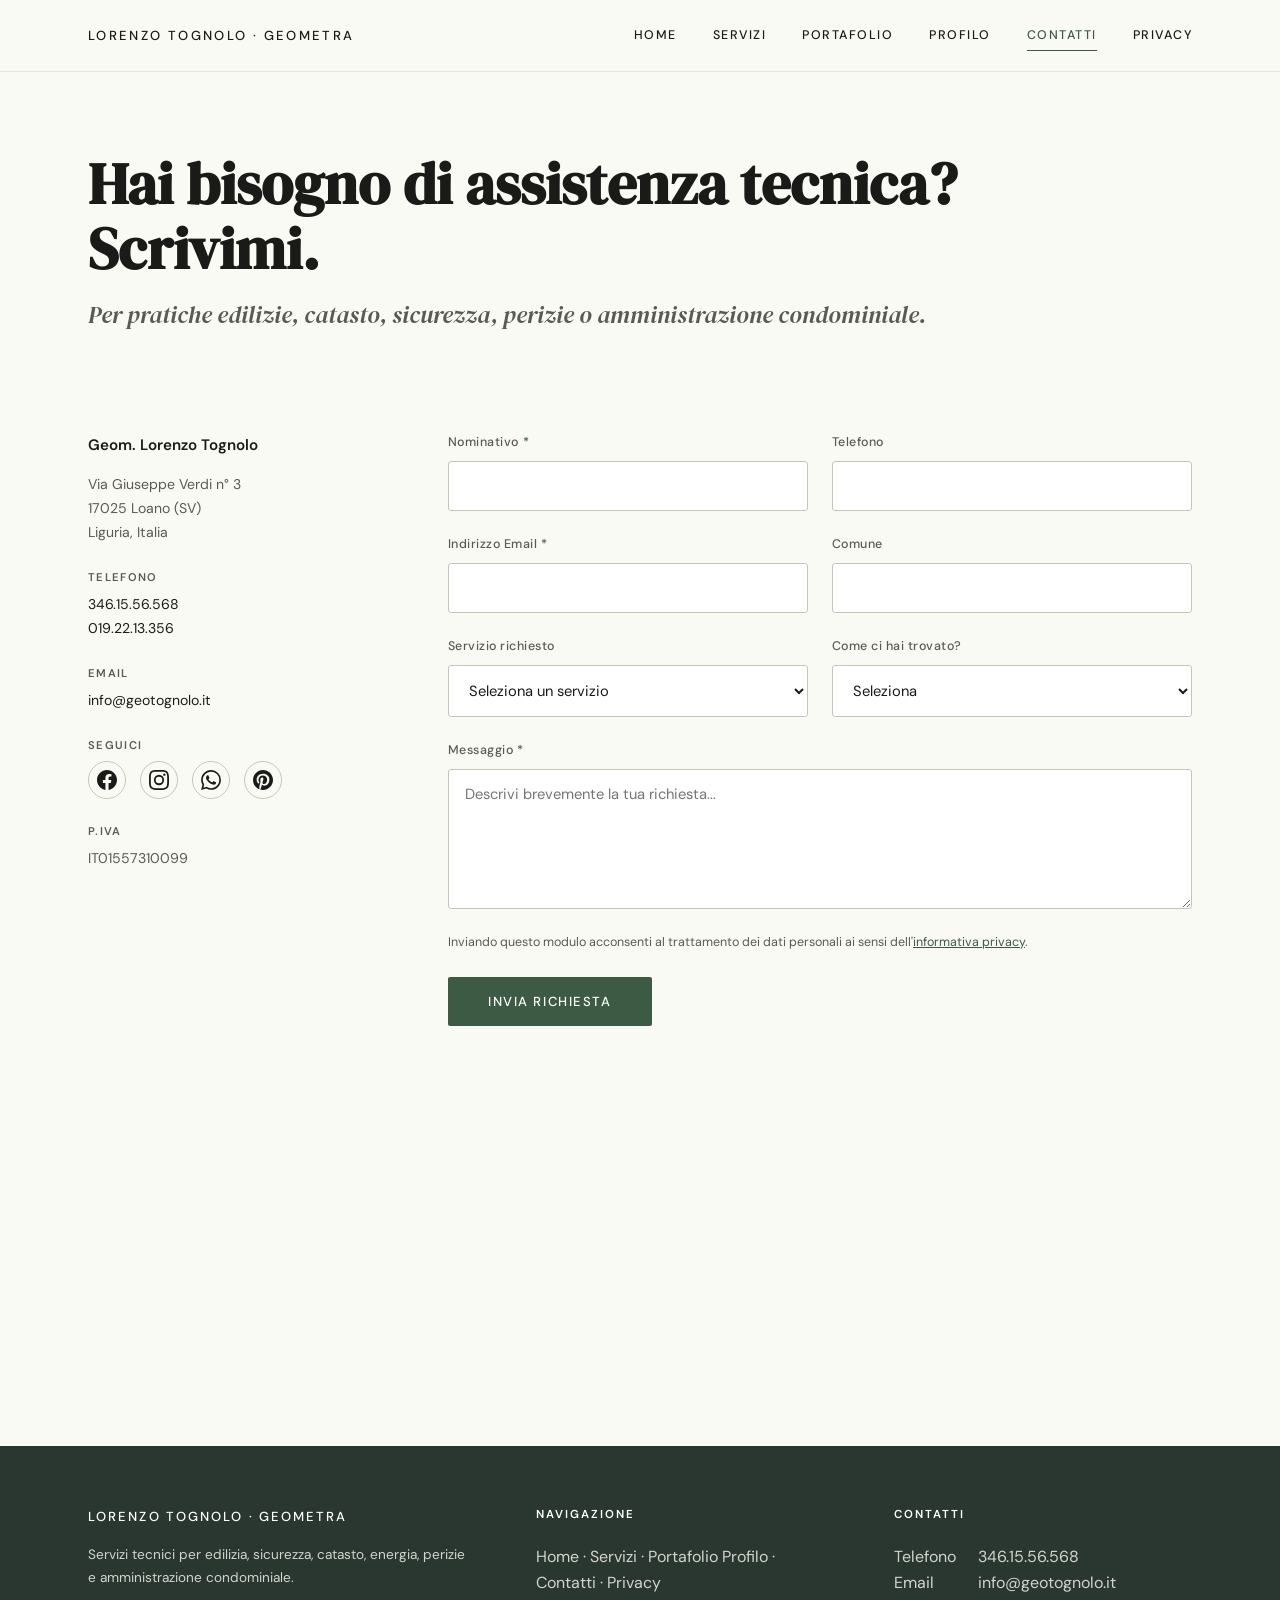
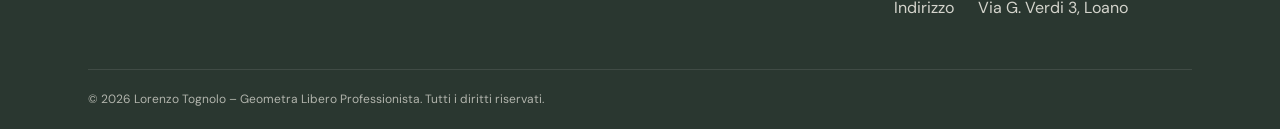
==== commit eae7df28: "Load Google Fonts without blocking render" ====
--- a/contatti.html
+++ b/contatti.html
@@ -9,7 +9,8 @@
 <script type="application/ld+json">{"@context":"https://schema.org","@type":"ContactPage","@id":"https://www.geotognolo.it/contatti.html#webpage","url":"https://www.geotognolo.it/contatti.html","name":"Contatti | Studio tecnico geometra Tognolo","isPartOf":{"@id":"https://www.geotognolo.it/#website"},"about":{"@id":"https://www.geotognolo.it/#business"},"inLanguage":"it-IT"}</script>
 <link rel="preconnect" href="https://fonts.googleapis.com">
 <link rel="preconnect" href="https://fonts.gstatic.com" crossorigin>
-<link href="https://fonts.googleapis.com/css2?family=DM+Serif+Display:ital@0;1&family=DM+Sans:ital,opsz,wght@0,9..40,300..700;1,9..40,300..700&display=swap" rel="stylesheet">
+<link rel="preload" href="https://fonts.googleapis.com/css2?family=DM+Serif+Display:ital@0;1&family=DM+Sans:ital,opsz,wght@0,9..40,300..700;1,9..40,300..700&display=swap" as="style" onload="this.onload=null;this.rel='stylesheet'">
+<noscript><link href="https://fonts.googleapis.com/css2?family=DM+Serif+Display:ital@0;1&family=DM+Sans:ital,opsz,wght@0,9..40,300..700;1,9..40,300..700&display=swap" rel="stylesheet"></noscript>
 <link rel="stylesheet" href="style.css">
 <style>
 .contact-section{padding:60px 0 100px}
@@ -74,9 +75,9 @@
     <input type="hidden" name="_subject" value="Nuova richiesta dal sito geotognolo.it">
     <div class="form-honeypot" aria-hidden="true"><label for="website">Sito web</label><input id="website" type="text" name="website" tabindex="-1" autocomplete="off"></div>
     <div class="form-row"><div class="form-group"><label for="nome">Nominativo <span class="required">*</span></label><input id="nome" type="text" name="nome" required></div><div class="form-group"><label for="telefono">Telefono</label><input id="telefono" type="tel" name="telefono" autocomplete="tel"></div></div>
-    <div class="form-row"><div class="form-group"><label>Indirizzo Email <span class="required">*</span></label><input type="email" name="email" required></div><div class="form-group"><label>Comune</label><input type="text" name="comune"></div></div>
-    <div class="form-row"><div class="form-group"><label>Servizio richiesto</label><select name="servizio"><option value="">Seleziona un servizio</option><option value="edilizia">Progettazione & Edilizia</option><option value="sicurezza">Sicurezza Cantieri</option><option value="catasto">Catasto & Pratiche Tecniche</option><option value="energetica">Certificazione Energetica</option><option value="perizie">Perizie & Valutazioni</option><option value="condominiale">Amministrazione Condominiale</option><option value="altro">Altro</option></select></div><div class="form-group"><label>Come ci hai trovato?</label><select name="fonte"><option value="">Seleziona</option><option value="web">Ricerca web</option><option value="passaparola">Passaparola</option><option value="social">Social media</option><option value="altro">Altro</option></select></div></div>
-    <div class="form-row"><div class="form-group full"><label>Messaggio <span class="required">*</span></label><textarea name="messaggio" required placeholder="Descrivi brevemente la tua richiesta..."></textarea></div></div>
+    <div class="form-row"><div class="form-group"><label for="email">Indirizzo Email <span class="required">*</span></label><input id="email" type="email" name="email" autocomplete="email" required></div><div class="form-group"><label for="comune">Comune</label><input id="comune" type="text" name="comune" autocomplete="address-level2"></div></div>
+    <div class="form-row"><div class="form-group"><label for="servizio">Servizio richiesto</label><select id="servizio" name="servizio"><option value="">Seleziona un servizio</option><option value="edilizia">Progettazione & Edilizia</option><option value="sicurezza">Sicurezza Cantieri</option><option value="catasto">Catasto & Pratiche Tecniche</option><option value="energetica">Certificazione Energetica</option><option value="perizie">Perizie & Valutazioni</option><option value="condominiale">Amministrazione Condominiale</option><option value="altro">Altro</option></select></div><div class="form-group"><label for="fonte">Come ci hai trovato?</label><select id="fonte" name="fonte"><option value="">Seleziona</option><option value="web">Ricerca web</option><option value="passaparola">Passaparola</option><option value="social">Social media</option><option value="altro">Altro</option></select></div></div>
+    <div class="form-row"><div class="form-group full"><label for="messaggio">Messaggio <span class="required">*</span></label><textarea id="messaggio" name="messaggio" required placeholder="Descrivi brevemente la tua richiesta..."></textarea></div></div>
     <p class="form-privacy">Inviando questo modulo acconsenti al trattamento dei dati personali ai sensi dell'<a href="privacy.html">informativa privacy</a>.</p>
     <button type="submit" class="btn-submit">Invia richiesta</button>
   </form>
--- a/style.css
+++ b/style.css
@@ -13,6 +13,8 @@
   --color-text-secondary: #5A5A52;
   --color-accent: #3D5A44;
   --color-accent-light: #4A6B52;
+  --color-warm-accent: #7A5A24;
+  --color-warm-accent-dark: #684A1D;
   --color-border: #C8C4B8;
   --color-card-border: #8FA38A;
   --color-footer-bg: #2A3730;
@@ -416,6 +418,7 @@
   opacity: 1;
 }
 
+.portfolio-overlay h2,
 .portfolio-overlay h3 {
   font-family: var(--font-display);
   font-size: 1.3rem;
@@ -631,7 +634,7 @@
   font-size: 0.85rem;
   line-height: 1.7;
   color: var(--color-footer-text);
-  opacity: 0.8;
+  opacity: 1;
 }
 
 .footer-heading {
@@ -653,7 +656,7 @@
 .footer-links a {
   font-size: 0.88rem;
   color: var(--color-footer-text);
-  opacity: 0.8;
+  opacity: 1;
   transition: opacity 0.2s, color 0.2s;
 }
 
@@ -665,7 +668,7 @@
 .footer-contact-item {
   font-size: 0.88rem;
   margin-bottom: 8px;
-  opacity: 0.8;
+  opacity: 1;
 }
 
 .footer-contact-label {
@@ -681,7 +684,7 @@
 
 .footer-bottom p {
   font-size: 0.75rem;
-  opacity: 0.5;
+  opacity: 0.8;
 }
 
 /* ══════════════════════════════════════════
